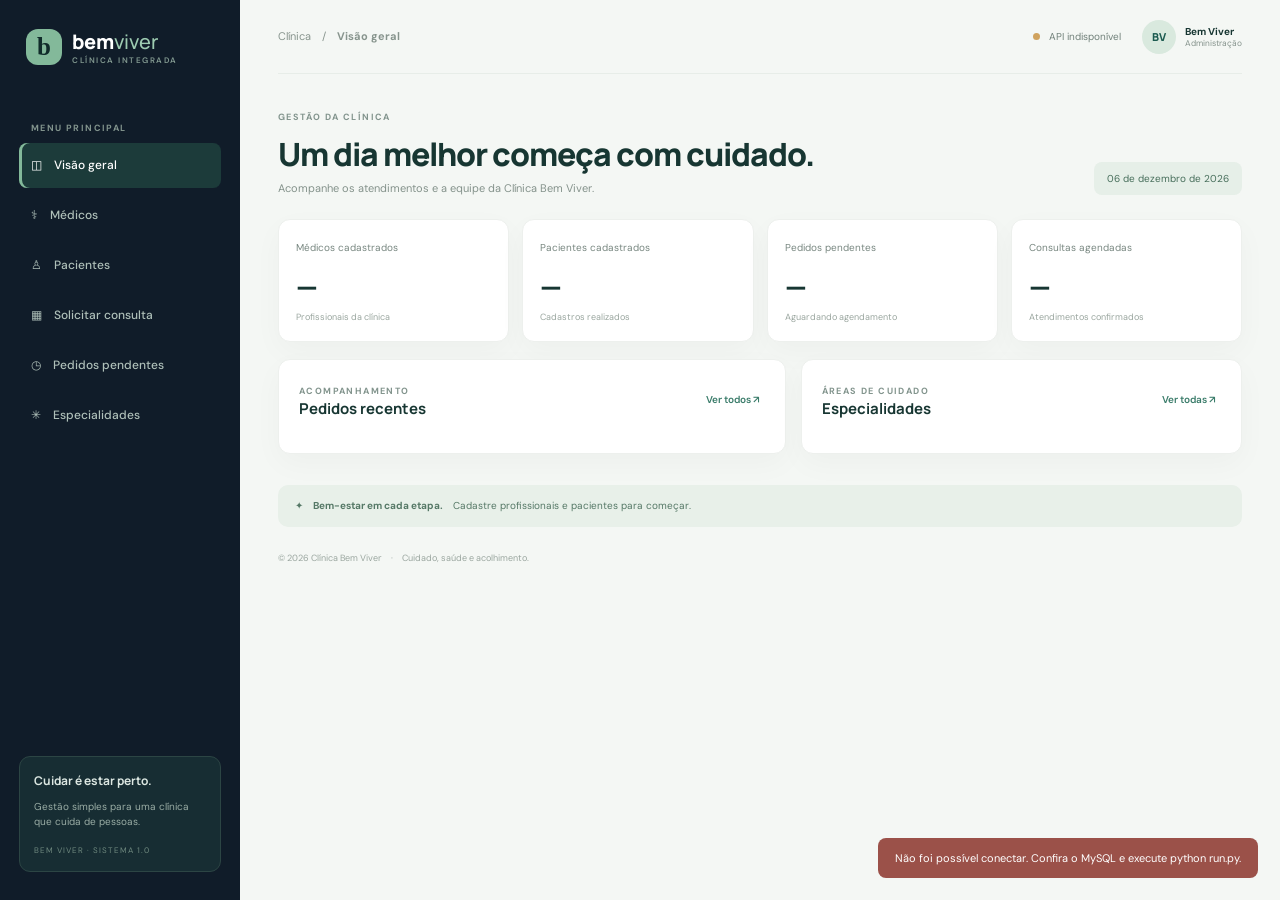
==== parte3/index.html @ 5aee4ac2 "first commit" ====
<!doctype html><html lang="pt-BR"><head><meta charset="utf-8"><meta name="viewport" content="width=device-width,initial-scale=1"><title>Clínica Bem Viver</title><link rel="preconnect" href="https://fonts.googleapis.com"><link href="https://fonts.googleapis.com/css2?family=DM+Sans:wght@400;500;600;700&family=Manrope:wght@500;600;700;800&display=swap" rel="stylesheet"><link rel="stylesheet" href="css/style.css"></head><body>
<aside class="sidebar" id="sidebar"><a class="brand" href="#"> <span class="logo">b</span><span>bem<span class="light">viver</span><small>CLÍNICA INTEGRADA</small></span></a><p class="label">MENU PRINCIPAL</p><nav><button class="nav active" data-page="inicio">◫　Visão geral</button><button class="nav" data-page="medicos">⚕　Médicos</button><button class="nav" data-page="pacientes">♙　Pacientes</button><button class="nav" data-page="consultas">▦　Solicitar consulta</button><button class="nav" data-page="pendentes">◷　Pedidos pendentes</button><button class="nav" data-page="especialidades">✳　Especialidades</button></nav><div class="aside-bottom"><b>Cuidar é estar perto.</b><p>Gestão simples para uma clínica que cuida de pessoas.</p><small>BEM VIVER · SISTEMA 1.0</small></div></aside>
<main><header><button id="menu" class="menu">☰</button><div class="crumb">Clínica　/　<b id="crumb">Visão geral</b></div><div class="api-state"><i id="dot"></i><span id="apiText">Conectando…</span><b class="avatar">BV</b><span class="user">Bem Viver<small>Administração</small></span></div></header>
<section id="inicio" class="page show"><div class="heading"><div><small class="eyebrow">GESTÃO DA CLÍNICA</small><h1>Um dia melhor começa com cuidado.</h1><p>Acompanhe os atendimentos e a equipe da Clínica Bem Viver.</p></div><span class="date" id="today"></span></div><div class="stats"><article><span>Médicos cadastrados</span><b id="nMed">—</b><small>Profissionais da clínica</small></article><article><span>Pacientes cadastrados</span><b id="nPac">—</b><small>Cadastros realizados</small></article><article><span>Pedidos pendentes</span><b id="nPen">—</b><small>Aguardando agendamento</small></article><article><span>Consultas agendadas</span><b id="nAge">—</b><small>Atendimentos confirmados</small></article></div><div class="columns"><article class="panel"><div class="panel-title"><div><small class="eyebrow">ACOMPANHAMENTO</small><h2>Pedidos recentes</h2></div><button class="link" data-go="pendentes">Ver todos ↗</button></div><div id="recent"></div></article><article class="panel"><div class="panel-title"><div><small class="eyebrow">ÁREAS DE CUIDADO</small><h2>Especialidades</h2></div><button class="link" data-go="especialidades">Ver todas ↗</button></div><div id="summary"></div></article></div><div class="note">✦　<b>Bem-estar em cada etapa.</b>　Cadastre profissionais e pacientes para começar.</div></section>
<section id="medicos" class="page"><div class="heading"><div><small class="eyebrow">CORPO CLÍNICO</small><h1>Médicos</h1><p>Cadastre profissionais e consulte suas especialidades.</p></div></div><div class="columns"><article class="panel"><h2>Cadastrar médico</h2><p class="sub">Preencha os dados do profissional.</p><form id="doctorForm" class="form"><label>Nome completo<input name="nome" required></label><label>CRM<input name="crm" required></label><label>E-mail<input name="email" type="email" required></label><label>Telefone<input name="telefone" required></label><label>Especialidade<select name="id_especialidades" id="specialtySelect" required></select></label><label>Minicurrículo <small>opcional</small><textarea name="minicurriculo" rows="3"></textarea></label><button class="primary">Salvar médico</button><span id="doctorMsg" class="msg"></span></form></article><article class="panel"><div class="panel-title"><h2>Profissionais disponíveis</h2><span class="pill" id="doctorCount">0</span></div><div id="doctors"></div></article></div></section>
<section id="pacientes" class="page"><div class="heading"><div><small class="eyebrow">ACOLHIMENTO</small><h1>Pacientes</h1><p>Cadastre e consulte os pacientes da clínica.</p></div></div><div class="columns"><article class="panel"><h2>Novo paciente</h2><p class="sub">Dados para identificação e contato.</p><form id="patientForm" class="form"><label>Nome completo<input name="nome" required></label><label>CPF<input name="cpf" required maxlength="14" placeholder="000.000.000-00"></label><label>Data de nascimento<input name="data_nascimento" type="date" required></label><label>E-mail<input name="email" type="email" required></label><label>Telefone<input name="telefone" required></label><button class="primary">Cadastrar paciente</button><span id="patientMsg" class="msg"></span></form></article><article class="panel"><div class="panel-title"><h2>Pacientes cadastrados</h2><span class="pill" id="patientCount">0</span></div><div id="patients" class="tablebox"></div></article></div></section>
<section id="consultas" class="page"><div class="heading"><div><small class="eyebrow">AGENDAMENTO</small><h1>Solicitar consulta</h1><p>Registre um pedido escolhendo paciente e médico.</p></div></div><article class="panel narrow"><div class="panel-title"><div><h2>Novo pedido de consulta</h2><p class="sub">O pedido será criado com status pendente.</p></div><span class="status pendente">Pendente</span></div><form id="appointmentForm" class="form"><label>Paciente<select name="id_paciente" id="patientSelect" required></select></label><label>Médico<select name="id_profissional" id="doctorSelect" required></select></label><label>Especialidade<input id="chosenSpecialty" readonly></label><label>Observações <small>opcional</small><textarea name="observacoes" rows="3"></textarea></label><button class="primary">Enviar solicitação</button><span id="appointmentMsg" class="msg"></span></form></article><article class="panel"><h2>Consultas registradas</h2><div id="appointments" class="tablebox"></div></article></section>
<section id="pendentes" class="page"><div class="heading"><div><small class="eyebrow">CENTRAL DE ATENDIMENTO</small><h1>Pedidos pendentes</h1><p>Solicitações aguardando confirmação de data e horário.</p></div><button class="secondary" id="refresh">↻ Atualizar lista</button></div><div id="pending" class="pending-grid"></div></section>
<section id="especialidades" class="page"><div class="heading"><div><small class="eyebrow">ÁREAS DE CUIDADO</small><h1>Especialidades</h1><p>Especialidades disponíveis para cadastro do corpo clínico.</p></div></div><div id="specialties" class="specialty-grid"></div></section><footer>© 2026 Clínica Bem Viver　·　Cuidado, saúde e acolhimento.</footer></main><div id="toast" class="toast"></div><script src="js/script.js"></script></body></html>
---- parte3/css/style.css ----
:root{--navy:#101c29;--ink:#173632;--teal:#155b55;--sage:#83b99a;--mint:#e5f0e8;--paper:#f4f7f4;--muted:#84928b;--line:#e7ede8}*{box-sizing:border-box}body{margin:0;background:var(--paper);color:var(--ink);font:14px 'DM Sans',sans-serif}.sidebar{position:fixed;inset:0 auto 0 0;width:240px;background:var(--navy);color:#dce7e2;padding:28px 19px;display:flex;flex-direction:column;z-index:5}.brand{display:flex;gap:10px;align-items:center;text-decoration:none;color:white;font:800 20px Manrope;margin:0 7px 48px}.logo{width:36px;height:36px;border-radius:12px;background:var(--sage);color:#102c2a;display:grid;place-items:center;font:800 25px Georgia}.light{color:#9dcbb1;font-weight:500}.brand small{display:block;font:600 8px 'DM Sans';letter-spacing:1.5px;color:#829990}.label,.eyebrow{font-size:9px;font-weight:700;letter-spacing:1.4px;color:#82948d}.label{padding-left:12px}.sidebar nav{display:grid;gap:5px}.nav{border:0;background:none;text-align:left;color:#afc0b9;padding:14px 12px;border-radius:8px;cursor:pointer;font:500 12px 'DM Sans'}.nav:hover,.nav.active{background:#1c3b3a;color:white;box-shadow:inset 3px 0 var(--sage)}.aside-bottom{margin-top:auto;border:1px solid #2c4544;background:#172d33;border-radius:11px;padding:14px}.aside-bottom b{font:700 12px Manrope}.aside-bottom p{font-size:10px;line-height:1.5;color:#9aada5}.aside-bottom small{font-size:8px;letter-spacing:1px;color:#6f897f}main{margin-left:240px;padding:0 38px;max-width:1650px}header{height:74px;display:flex;align-items:center;justify-content:space-between;border-bottom:1px solid var(--line);margin-bottom:32px}.crumb{font-size:11px;color:#87948d}.api-state{display:flex;align-items:center;gap:9px;font-size:10px;color:#71817a}#dot{width:7px;height:7px;border-radius:50%;background:#d0a35e}.api-state.online #dot{background:#65a77c}.avatar{margin-left:12px;width:34px;height:34px;border-radius:50%;background:#d9e9de;color:#1c5b50;display:grid;place-items:center;font:800 11px Manrope}.user{font-weight:700;color:var(--ink)}.user small{display:block;font-weight:400;color:var(--muted)}.menu{display:none}.page{display:none}.page.show{display:block}.heading{display:flex;justify-content:space-between;align-items:flex-end;gap:15px;margin-bottom:24px}.heading h1{font:800 clamp(24px,3vw,32px) Manrope;letter-spacing:-1px;margin:8px 0 5px}.heading p,.sub{font-size:11px;color:var(--muted);margin:0}.date{background:#e6efe8;color:#476e5b;border-radius:8px;padding:10px 13px;font-size:10px}.stats{display:grid;grid-template-columns:repeat(4,1fr);gap:13px;margin-bottom:17px}.stats article,.panel,.pending-card,.specialty-card{background:white;border:1px solid #edf0ed;border-radius:12px;box-shadow:0 10px 30px #142d2708}.stats article{padding:17px}.stats span{font-size:10px;color:#788780}.stats b{display:block;font:800 28px Manrope;margin:12px 0 1px}.stats small{font-size:9px;color:#9aa69f}.columns{display:grid;grid-template-columns:1.15fr 1fr;gap:15px;align-items:start}.panel{padding:20px;margin-bottom:15px;min-width:0}.panel h2{font:700 15px Manrope;margin:4px 0 7px}.panel-title{display:flex;justify-content:space-between;align-items:center;margin-bottom:14px}.panel-title h2{margin:0}.link{border:0;background:none;color:#397b69;font:600 10px 'DM Sans';cursor:pointer}.row{display:flex;align-items:center;gap:10px;padding:11px 0;border-bottom:1px solid #eff2ef}.row:last-child{border:0}.initial{width:34px;height:34px;border-radius:10px;background:#e5efe8;color:#38735d;display:grid;place-items:center;font-weight:700}.row-info{flex:1;min-width:0}.row-info b,.row-info small{display:block}.row-info b{font-size:10px}.row-info small{font-size:9px;color:#8b9992;margin-top:3px}.pill{background:#e9f1eb;color:#3c765e;padding:5px 9px;border-radius:20px;font-size:9px}.note{background:#e8f0e9;padding:14px 17px;border-radius:10px;margin-top:16px;color:#557866;font-size:10px}.form{display:grid;gap:12px;margin-top:16px}.form label{display:grid;gap:6px;font-size:10px;font-weight:600;color:#51665d}.form label small{display:inline;color:#9aa79f;font-weight:400}.form input,.form select,.form textarea,.schedule input{width:100%;border:1px solid #e3eae5;border-radius:7px;padding:10px 11px;background:#fbfcfb;color:#213b34;font:11px 'DM Sans';outline:none}.form input:focus,.form select:focus,.form textarea:focus{border-color:#80b39a;box-shadow:0 0 0 3px #e6f1e9}.form textarea{resize:vertical}.primary,.secondary{border:0;border-radius:7px;padding:11px 14px;font:700 10px 'DM Sans';cursor:pointer}.primary{background:var(--teal);color:white}.secondary{background:#e4eee7;color:#376b57}.msg{font-size:10px;color:#3d8061}.msg.error{color:#b35d51}.doctor{display:flex;gap:10px;padding:12px 0;border-bottom:1px solid #eff2ef}.doctor b,.doctor small{display:block}.doctor b{font-size:10px}.doctor small{font-size:9px;color:#87958e;margin-top:4px;line-height:1.5}.tag{display:inline-block;background:#edf4ef;color:#4d8066;padding:4px 7px;border-radius:5px;font-size:9px;margin-top:6px}.tablebox{overflow:auto}table{width:100%;border-collapse:collapse;white-space:nowrap}th{font-size:9px;color:#8a9891;text-align:left;padding:10px 8px;border-bottom:1px solid var(--line)}td{font-size:10px;padding:11px 8px;border-bottom:1px solid #eff2ef;color:#4c6158}.narrow{max-width:720px}.status{font-size:9px;font-weight:700;padding:6px 9px;border-radius:20px}.pendente{background:#f8f0e4;color:#a97939}.agendada{background:#e3f1e9;color:#39785b}.cancelada{background:#f8e9e7;color:#a45b52}.concluida{background:#e9edf0;color:#5b707a}.pending-grid,.specialty-grid{display:grid;grid-template-columns:repeat(2,minmax(0,1fr));gap:14px}.pending-card,.specialty-card{padding:18px}.pending-card h3{font:700 13px Manrope;margin:0 0 5px}.pending-card p{font-size:10px;color:#85928b}.meta{display:grid;grid-template-columns:1fr 1fr;gap:8px;background:#f7f9f7;padding:10px;border-radius:8px}.meta small,.meta b{display:block}.meta small{font-size:8px;color:#91a098}.meta b{font-size:10px;margin-top:4px}.schedule{display:grid;grid-template-columns:1fr 1fr auto;gap:8px;align-items:end;margin-top:12px}.schedule label{font-size:9px;color:#7d8b84}.schedule input{display:block;margin-top:5px}.specialty-grid{grid-template-columns:repeat(3,1fr)}.specialty-card h3{font:700 13px Manrope}.specialty-card p{font-size:10px;color:#85928b;line-height:1.6}.symbol{width:36px;height:36px;border-radius:10px;background:#e5f0e8;color:#36765c;display:grid;place-items:center;font-size:17px}.empty{padding:20px;text-align:center;color:#9aa69f;font-size:10px}footer{padding:25px 0;color:#9aa69f;font-size:9px}.toast{position:fixed;bottom:22px;right:22px;background:#183b34;color:white;padding:13px 17px;border-radius:8px;font-size:11px;opacity:0;transform:translateY(8px);transition:.2s;pointer-events:none}.toast.show{opacity:1;transform:none}.toast.error{background:#9b5149}
@media(max-width:1000px){main{padding:0 22px}.sidebar{width:215px}main{margin-left:215px}.stats{grid-template-columns:repeat(2,1fr)}.columns{grid-template-columns:1fr}.specialty-grid{grid-template-columns:repeat(2,1fr)}}@media(max-width:700px){.sidebar{transform:translateX(-100%);transition:.2s;width:245px}.sidebar.open{transform:none;box-shadow:10px 0 35px #101c2940}main{margin:0;padding:0 15px}header{height:64px;margin-bottom:22px}.menu{display:block;border:0;background:#e6efe8;padding:8px;border-radius:7px;color:#315f50}.crumb{margin-right:auto;margin-left:10px}.api-state{font-size:0}.api-state #dot{font-size:initial}.user{display:none}.heading{align-items:flex-start;flex-direction:column}.heading h1{font-size:25px}.columns{display:block}.pending-grid{grid-template-columns:1fr}.specialty-grid{grid-template-columns:1fr 1fr}.schedule{grid-template-columns:1fr 1fr}.schedule button{grid-column:1/-1}.stats article{padding:13px}.stats b{font-size:23px}}@media(max-width:380px){.specialty-grid{grid-template-columns:1fr}}
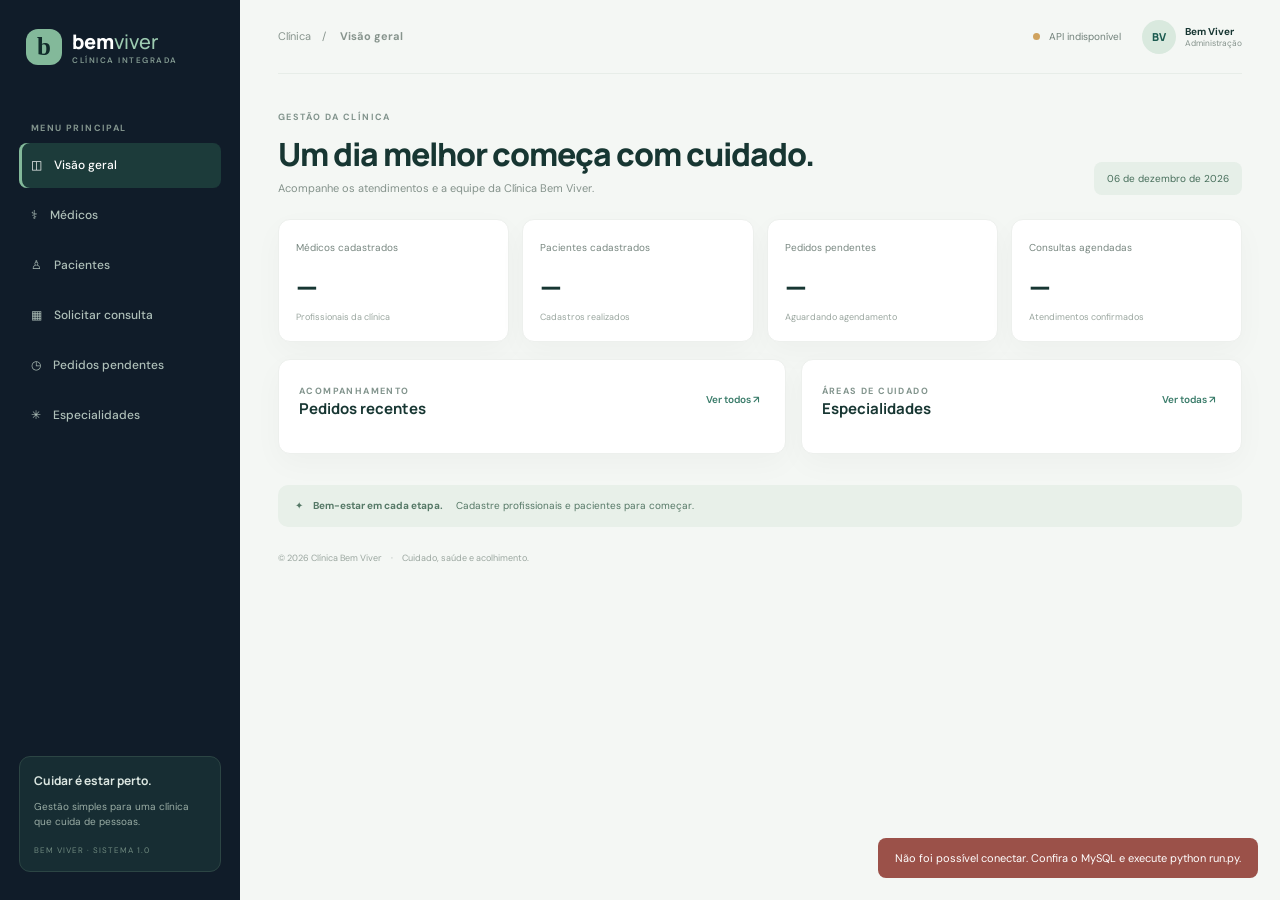
==== commit d4342aad: "arrumando html" ====
--- a/parte3/index.html
+++ b/parte3/index.html
@@ -1,9 +1,500 @@
-<!doctype html><html lang="pt-BR"><head><meta charset="utf-8"><meta name="viewport" content="width=device-width,initial-scale=1"><title>Clínica Bem Viver</title><link rel="preconnect" href="https://fonts.googleapis.com"><link href="https://fonts.googleapis.com/css2?family=DM+Sans:wght@400;500;600;700&family=Manrope:wght@500;600;700;800&display=swap" rel="stylesheet"><link rel="stylesheet" href="css/style.css"></head><body>
-<aside class="sidebar" id="sidebar"><a class="brand" href="#"> <span class="logo">b</span><span>bem<span class="light">viver</span><small>CLÍNICA INTEGRADA</small></span></a><p class="label">MENU PRINCIPAL</p><nav><button class="nav active" data-page="inicio">◫　Visão geral</button><button class="nav" data-page="medicos">⚕　Médicos</button><button class="nav" data-page="pacientes">♙　Pacientes</button><button class="nav" data-page="consultas">▦　Solicitar consulta</button><button class="nav" data-page="pendentes">◷　Pedidos pendentes</button><button class="nav" data-page="especialidades">✳　Especialidades</button></nav><div class="aside-bottom"><b>Cuidar é estar perto.</b><p>Gestão simples para uma clínica que cuida de pessoas.</p><small>BEM VIVER · SISTEMA 1.0</small></div></aside>
-<main><header><button id="menu" class="menu">☰</button><div class="crumb">Clínica　/　<b id="crumb">Visão geral</b></div><div class="api-state"><i id="dot"></i><span id="apiText">Conectando…</span><b class="avatar">BV</b><span class="user">Bem Viver<small>Administração</small></span></div></header>
-<section id="inicio" class="page show"><div class="heading"><div><small class="eyebrow">GESTÃO DA CLÍNICA</small><h1>Um dia melhor começa com cuidado.</h1><p>Acompanhe os atendimentos e a equipe da Clínica Bem Viver.</p></div><span class="date" id="today"></span></div><div class="stats"><article><span>Médicos cadastrados</span><b id="nMed">—</b><small>Profissionais da clínica</small></article><article><span>Pacientes cadastrados</span><b id="nPac">—</b><small>Cadastros realizados</small></article><article><span>Pedidos pendentes</span><b id="nPen">—</b><small>Aguardando agendamento</small></article><article><span>Consultas agendadas</span><b id="nAge">—</b><small>Atendimentos confirmados</small></article></div><div class="columns"><article class="panel"><div class="panel-title"><div><small class="eyebrow">ACOMPANHAMENTO</small><h2>Pedidos recentes</h2></div><button class="link" data-go="pendentes">Ver todos ↗</button></div><div id="recent"></div></article><article class="panel"><div class="panel-title"><div><small class="eyebrow">ÁREAS DE CUIDADO</small><h2>Especialidades</h2></div><button class="link" data-go="especialidades">Ver todas ↗</button></div><div id="summary"></div></article></div><div class="note">✦　<b>Bem-estar em cada etapa.</b>　Cadastre profissionais e pacientes para começar.</div></section>
-<section id="medicos" class="page"><div class="heading"><div><small class="eyebrow">CORPO CLÍNICO</small><h1>Médicos</h1><p>Cadastre profissionais e consulte suas especialidades.</p></div></div><div class="columns"><article class="panel"><h2>Cadastrar médico</h2><p class="sub">Preencha os dados do profissional.</p><form id="doctorForm" class="form"><label>Nome completo<input name="nome" required></label><label>CRM<input name="crm" required></label><label>E-mail<input name="email" type="email" required></label><label>Telefone<input name="telefone" required></label><label>Especialidade<select name="id_especialidades" id="specialtySelect" required></select></label><label>Minicurrículo <small>opcional</small><textarea name="minicurriculo" rows="3"></textarea></label><button class="primary">Salvar médico</button><span id="doctorMsg" class="msg"></span></form></article><article class="panel"><div class="panel-title"><h2>Profissionais disponíveis</h2><span class="pill" id="doctorCount">0</span></div><div id="doctors"></div></article></div></section>
-<section id="pacientes" class="page"><div class="heading"><div><small class="eyebrow">ACOLHIMENTO</small><h1>Pacientes</h1><p>Cadastre e consulte os pacientes da clínica.</p></div></div><div class="columns"><article class="panel"><h2>Novo paciente</h2><p class="sub">Dados para identificação e contato.</p><form id="patientForm" class="form"><label>Nome completo<input name="nome" required></label><label>CPF<input name="cpf" required maxlength="14" placeholder="000.000.000-00"></label><label>Data de nascimento<input name="data_nascimento" type="date" required></label><label>E-mail<input name="email" type="email" required></label><label>Telefone<input name="telefone" required></label><button class="primary">Cadastrar paciente</button><span id="patientMsg" class="msg"></span></form></article><article class="panel"><div class="panel-title"><h2>Pacientes cadastrados</h2><span class="pill" id="patientCount">0</span></div><div id="patients" class="tablebox"></div></article></div></section>
-<section id="consultas" class="page"><div class="heading"><div><small class="eyebrow">AGENDAMENTO</small><h1>Solicitar consulta</h1><p>Registre um pedido escolhendo paciente e médico.</p></div></div><article class="panel narrow"><div class="panel-title"><div><h2>Novo pedido de consulta</h2><p class="sub">O pedido será criado com status pendente.</p></div><span class="status pendente">Pendente</span></div><form id="appointmentForm" class="form"><label>Paciente<select name="id_paciente" id="patientSelect" required></select></label><label>Médico<select name="id_profissional" id="doctorSelect" required></select></label><label>Especialidade<input id="chosenSpecialty" readonly></label><label>Observações <small>opcional</small><textarea name="observacoes" rows="3"></textarea></label><button class="primary">Enviar solicitação</button><span id="appointmentMsg" class="msg"></span></form></article><article class="panel"><h2>Consultas registradas</h2><div id="appointments" class="tablebox"></div></article></section>
-<section id="pendentes" class="page"><div class="heading"><div><small class="eyebrow">CENTRAL DE ATENDIMENTO</small><h1>Pedidos pendentes</h1><p>Solicitações aguardando confirmação de data e horário.</p></div><button class="secondary" id="refresh">↻ Atualizar lista</button></div><div id="pending" class="pending-grid"></div></section>
-<section id="especialidades" class="page"><div class="heading"><div><small class="eyebrow">ÁREAS DE CUIDADO</small><h1>Especialidades</h1><p>Especialidades disponíveis para cadastro do corpo clínico.</p></div></div><div id="specialties" class="specialty-grid"></div></section><footer>© 2026 Clínica Bem Viver　·　Cuidado, saúde e acolhimento.</footer></main><div id="toast" class="toast"></div><script src="js/script.js"></script></body></html>
+
+<!DOCTYPE html>
+<html lang="pt-BR">
+
+<head>
+    <meta charset="UTF-8">
+    <meta name="viewport" content="width=device-width, initial-scale=1.0">
+
+    <title>Clínica Bem Viver</title>
+
+    <link rel="preconnect" href="https://fonts.googleapis.com">
+
+    <link
+        href="https://fonts.googleapis.com/css2?family=DM+Sans:wght@400;500;600;700&family=Manrope:wght@500;600;700;800&display=swap"
+        rel="stylesheet"
+    >
+
+    <link rel="stylesheet" href="css/style.css">
+</head>
+
+<body>
+
+    <aside class="sidebar" id="sidebar">
+
+        <a class="brand" href="#">
+            <span class="logo">b</span>
+
+            <span>
+                bem<span class="light">viver</span>
+                <small>CLÍNICA INTEGRADA</small>
+            </span>
+        </a>
+
+        <p class="label">MENU PRINCIPAL</p>
+
+        <nav>
+            <button class="nav active" data-page="inicio">
+                ◫　Visão geral
+            </button>
+
+            <button class="nav" data-page="medicos">
+                ⚕　Médicos
+            </button>
+
+            <button class="nav" data-page="pacientes">
+                ♙　Pacientes
+            </button>
+
+            <button class="nav" data-page="consultas">
+                ▦　Solicitar consulta
+            </button>
+
+            <button class="nav" data-page="pendentes">
+                ◷　Pedidos pendentes
+            </button>
+
+            <button class="nav" data-page="especialidades">
+                ✳　Especialidades
+            </button>
+        </nav>
+
+        <div class="aside-bottom">
+            <b>Cuidar é estar perto.</b>
+
+            <p>
+                Gestão simples para uma clínica que cuida de pessoas.
+            </p>
+
+            <small>BEM VIVER · SISTEMA 1.0</small>
+        </div>
+
+    </aside>
+
+    <main>
+
+        <header>
+
+            <button id="menu" class="menu">☰</button>
+
+            <div class="crumb">
+                Clínica　/　
+                <b id="crumb">Visão geral</b>
+            </div>
+
+            <div class="api-state">
+                <i id="dot"></i>
+                <span id="apiText">Conectando…</span>
+                <b class="avatar">BV</b>
+
+                <span class="user">
+                    Bem Viver
+                    <small>Administração</small>
+                </span>
+            </div>
+
+        </header>
+
+        <section id="inicio" class="page show">
+
+            <div class="heading">
+
+                <div>
+                    <small class="eyebrow">GESTÃO DA CLÍNICA</small>
+
+                    <h1>Um dia melhor começa com cuidado.</h1>
+
+                    <p>
+                        Acompanhe os atendimentos e a equipe da Clínica Bem Viver.
+                    </p>
+                </div>
+
+                <span class="date" id="today"></span>
+
+            </div>
+
+            <div class="stats">
+
+                <article>
+                    <span>Médicos cadastrados</span>
+                    <b id="nMed">—</b>
+                    <small>Profissionais da clínica</small>
+                </article>
+
+                <article>
+                    <span>Pacientes cadastrados</span>
+                    <b id="nPac">—</b>
+                    <small>Cadastros realizados</small>
+                </article>
+
+                <article>
+                    <span>Pedidos pendentes</span>
+                    <b id="nPen">—</b>
+                    <small>Aguardando agendamento</small>
+                </article>
+
+                <article>
+                    <span>Consultas agendadas</span>
+                    <b id="nAge">—</b>
+                    <small>Atendimentos confirmados</small>
+                </article>
+
+            </div>
+
+            <div class="columns">
+
+                <article class="panel">
+
+                    <div class="panel-title">
+
+                        <div>
+                            <small class="eyebrow">ACOMPANHAMENTO</small>
+                            <h2>Pedidos recentes</h2>
+                        </div>
+
+                        <button class="link" data-go="pendentes">
+                            Ver todos ↗
+                        </button>
+
+                    </div>
+
+                    <div id="recent"></div>
+
+                </article>
+
+                <article class="panel">
+
+                    <div class="panel-title">
+
+                        <div>
+                            <small class="eyebrow">ÁREAS DE CUIDADO</small>
+                            <h2>Especialidades</h2>
+                        </div>
+
+                        <button class="link" data-go="especialidades">
+                            Ver todas ↗
+                        </button>
+
+                    </div>
+
+                    <div id="summary"></div>
+
+                </article>
+
+            </div>
+
+            <div class="note">
+                ✦　<b>Bem-estar em cada etapa.</b>
+                　Cadastre profissionais e pacientes para começar.
+            </div>
+
+        </section>
+
+        <section id="medicos" class="page">
+
+            <div class="heading">
+
+                <div>
+                    <small class="eyebrow">CORPO CLÍNICO</small>
+                    <h1>Médicos</h1>
+
+                    <p>
+                        Cadastre profissionais e consulte suas especialidades.
+                    </p>
+                </div>
+
+            </div>
+
+            <div class="columns">
+
+                <article class="panel">
+
+                    <h2>Cadastrar médico</h2>
+
+                    <p class="sub">
+                        Preencha os dados do profissional.
+                    </p>
+
+                    <form id="doctorForm" class="form">
+
+                        <label>
+                            Nome completo
+                            <input name="nome" required>
+                        </label>
+
+                        <label>
+                            CRM
+                            <input name="crm" required>
+                        </label>
+
+                        <label>
+                            E-mail
+                            <input name="email" type="email" required>
+                        </label>
+
+                        <label>
+                            Telefone
+                            <input name="telefone" required>
+                        </label>
+
+                        <label>
+                            Especialidade
+
+                            <select
+                                name="id_especialidades"
+                                id="specialtySelect"
+                                required
+                            ></select>
+                        </label>
+
+                        <label>
+                            Minicurrículo
+                            <small>opcional</small>
+
+                            <textarea name="minicurriculo" rows="3"></textarea>
+                        </label>
+
+                        <button class="primary">Salvar médico</button>
+
+                        <span id="doctorMsg" class="msg"></span>
+
+                    </form>
+
+                </article>
+
+                <article class="panel">
+
+                    <div class="panel-title">
+                        <h2>Profissionais disponíveis</h2>
+                        <span class="pill" id="doctorCount">0</span>
+                    </div>
+
+                    <div id="doctors"></div>
+
+                </article>
+
+            </div>
+
+        </section>
+
+        <section id="pacientes" class="page">
+
+            <div class="heading">
+
+                <div>
+                    <small class="eyebrow">ACOLHIMENTO</small>
+                    <h1>Pacientes</h1>
+
+                    <p>
+                        Cadastre e consulte os pacientes da clínica.
+                    </p>
+                </div>
+
+            </div>
+
+            <div class="columns">
+
+                <article class="panel">
+
+                    <h2>Novo paciente</h2>
+
+                    <p class="sub">
+                        Dados para identificação e contato.
+                    </p>
+
+                    <form id="patientForm" class="form">
+
+                        <label>
+                            Nome completo
+                            <input name="nome" required>
+                        </label>
+
+                        <label>
+                            CPF
+                            <input
+                                name="cpf"
+                                required
+                                maxlength="14"
+                                placeholder="000.000.000-00"
+                            >
+                        </label>
+
+                        <label>
+                            Data de nascimento
+                            <input
+                                name="data_nascimento"
+                                type="date"
+                                required
+                            >
+                        </label>
+
+                        <label>
+                            E-mail
+                            <input name="email" type="email" required>
+                        </label>
+
+                        <label>
+                            Telefone
+                            <input name="telefone" required>
+                        </label>
+
+                        <button class="primary">Cadastrar paciente</button>
+
+                        <span id="patientMsg" class="msg"></span>
+
+                    </form>
+
+                </article>
+
+                <article class="panel">
+
+                    <div class="panel-title">
+                        <h2>Pacientes cadastrados</h2>
+                        <span class="pill" id="patientCount">0</span>
+                    </div>
+
+                    <div id="patients" class="tablebox"></div>
+
+                </article>
+
+            </div>
+
+        </section>
+
+        <section id="consultas" class="page">
+
+            <div class="heading">
+
+                <div>
+                    <small class="eyebrow">AGENDAMENTO</small>
+                    <h1>Solicitar consulta</h1>
+
+                    <p>
+                        Registre um pedido escolhendo paciente e médico.
+                    </p>
+                </div>
+
+            </div>
+
+            <article class="panel narrow">
+
+                <div class="panel-title">
+
+                    <div>
+                        <h2>Novo pedido de consulta</h2>
+
+                        <p class="sub">
+                            O pedido será criado com status pendente.
+                        </p>
+                    </div>
+
+                    <span class="status pendente">Pendente</span>
+
+                </div>
+
+                <form id="appointmentForm" class="form">
+
+                    <label>
+                        Paciente
+
+                        <select
+                            name="id_paciente"
+                            id="patientSelect"
+                            required
+                        ></select>
+                    </label>
+
+                    <label>
+                        Médico
+
+                        <select
+                            name="id_profissional"
+                            id="doctorSelect"
+                            required
+                        ></select>
+                    </label>
+
+                    <label>
+                        Especialidade
+                        <input id="chosenSpecialty" readonly>
+                    </label>
+
+                    <label>
+                        Observações
+                        <small>opcional</small>
+
+                        <textarea name="observacoes" rows="3"></textarea>
+                    </label>
+
+                    <button class="primary">Enviar solicitação</button>
+
+                    <span id="appointmentMsg" class="msg"></span>
+
+                </form>
+
+            </article>
+
+            <article class="panel">
+
+                <h2>Consultas registradas</h2>
+
+                <div id="appointments" class="tablebox"></div>
+
+            </article>
+
+        </section>
+
+        <section id="pendentes" class="page">
+
+            <div class="heading">
+
+                <div>
+                    <small class="eyebrow">CENTRAL DE ATENDIMENTO</small>
+                    <h1>Pedidos pendentes</h1>
+
+                    <p>
+                        Solicitações aguardando confirmação de data e horário.
+                    </p>
+                </div>
+
+                <button class="secondary" id="refresh">
+                    ↻ Atualizar lista
+                </button>
+
+            </div>
+
+            <div id="pending" class="pending-grid"></div>
+
+        </section>
+
+        <section id="especialidades" class="page">
+
+            <div class="heading">
+
+                <div>
+                    <small class="eyebrow">ÁREAS DE CUIDADO</small>
+                    <h1>Especialidades</h1>
+
+                    <p>
+                        Especialidades disponíveis para cadastro do corpo clínico.
+                    </p>
+                </div>
+
+            </div>
+
+            <div id="specialties" class="specialty-grid"></div>
+
+        </section>
+
+        <footer>
+            © 2026 Clínica Bem Viver　·　Cuidado, saúde e acolhimento.
+        </footer>
+
+    </main>
+
+    <div id="toast" class="toast"></div>
+
+    <script src="js/script.js"></script>
+
+</body>
+</html>
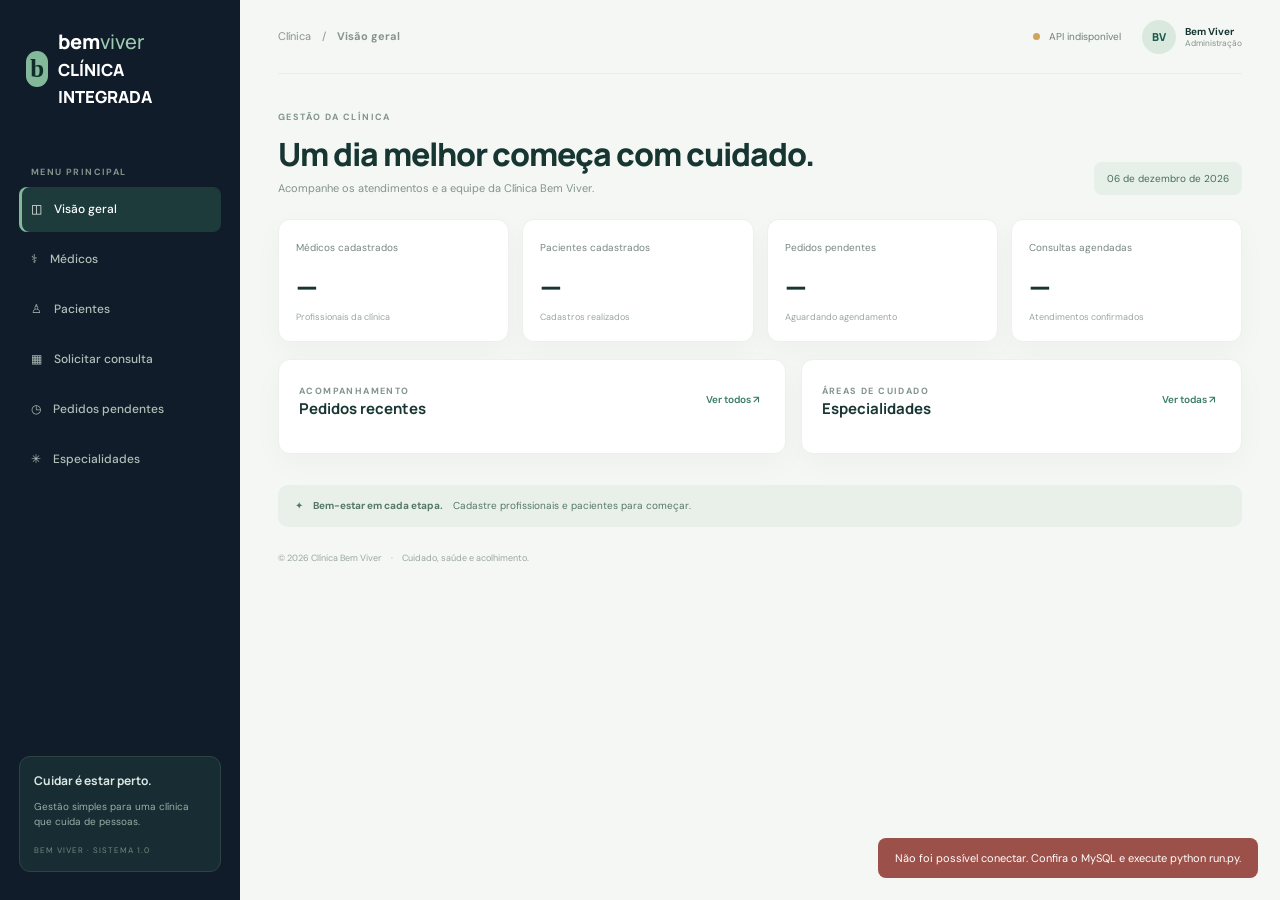
==== commit 579fb2b6: "diminuindo codigo" ====
--- a/parte3/index.html
+++ b/parte3/index.html
@@ -1,19 +1,14 @@
 
-<!DOCTYPE html>
+<!doctype html>
 <html lang="pt-BR">
-
 <head>
-    <meta charset="UTF-8">
-    <meta name="viewport" content="width=device-width, initial-scale=1.0">
+    <meta charset="utf-8">
+    <meta name="viewport" content="width=device-width, initial-scale=1">
 
     <title>Clínica Bem Viver</title>
 
     <link rel="preconnect" href="https://fonts.googleapis.com">
-
-    <link
-        href="https://fonts.googleapis.com/css2?family=DM+Sans:wght@400;500;600;700&family=Manrope:wght@500;600;700;800&display=swap"
-        rel="stylesheet"
-    >
+    <link href="https://fonts.googleapis.com/css2?family=DM+Sans:wght@400;500;600;700&family=Manrope:wght@500;600;700;800&display=swap" rel="stylesheet">
 
     <link rel="stylesheet" href="css/style.css">
 </head>
@@ -21,10 +16,8 @@
 <body>
 
     <aside class="sidebar" id="sidebar">
-
         <a class="brand" href="#">
             <span class="logo">b</span>
-
             <span>
                 bem<span class="light">viver</span>
                 <small>CLÍNICA INTEGRADA</small>
@@ -34,52 +27,27 @@
         <p class="label">MENU PRINCIPAL</p>
 
         <nav>
-            <button class="nav active" data-page="inicio">
-                ◫　Visão geral
-            </button>
-
-            <button class="nav" data-page="medicos">
-                ⚕　Médicos
-            </button>
-
-            <button class="nav" data-page="pacientes">
-                ♙　Pacientes
-            </button>
-
-            <button class="nav" data-page="consultas">
-                ▦　Solicitar consulta
-            </button>
-
-            <button class="nav" data-page="pendentes">
-                ◷　Pedidos pendentes
-            </button>
-
-            <button class="nav" data-page="especialidades">
-                ✳　Especialidades
-            </button>
+            <button class="nav active" data-page="inicio">◫　Visão geral</button>
+            <button class="nav" data-page="medicos">⚕　Médicos</button>
+            <button class="nav" data-page="pacientes">♙　Pacientes</button>
+            <button class="nav" data-page="consultas">▦　Solicitar consulta</button>
+            <button class="nav" data-page="pendentes">◷　Pedidos pendentes</button>
+            <button class="nav" data-page="especialidades">✳　Especialidades</button>
         </nav>
 
         <div class="aside-bottom">
             <b>Cuidar é estar perto.</b>
-
-            <p>
-                Gestão simples para uma clínica que cuida de pessoas.
-            </p>
-
+            <p>Gestão simples para uma clínica que cuida de pessoas.</p>
             <small>BEM VIVER · SISTEMA 1.0</small>
         </div>
-
     </aside>
 
     <main>
-
         <header>
-
             <button id="menu" class="menu">☰</button>
 
             <div class="crumb">
-                Clínica　/　
-                <b id="crumb">Visão geral</b>
+                Clínica　/　<b id="crumb">Visão geral</b>
             </div>
 
             <div class="api-state">
@@ -92,29 +60,20 @@
                     <small>Administração</small>
                 </span>
             </div>
-
         </header>
 
         <section id="inicio" class="page show">
-
-            <div class="heading">
-
+            <div class="heading">
                 <div>
                     <small class="eyebrow">GESTÃO DA CLÍNICA</small>
-
                     <h1>Um dia melhor começa com cuidado.</h1>
-
-                    <p>
-                        Acompanhe os atendimentos e a equipe da Clínica Bem Viver.
-                    </p>
+                    <p>Acompanhe os atendimentos e a equipe da Clínica Bem Viver.</p>
                 </div>
 
                 <span class="date" id="today"></span>
-
             </div>
 
             <div class="stats">
-
                 <article>
                     <span>Médicos cadastrados</span>
                     <b id="nMed">—</b>
@@ -138,85 +97,56 @@
                     <b id="nAge">—</b>
                     <small>Atendimentos confirmados</small>
                 </article>
-
             </div>
 
             <div class="columns">
-
-                <article class="panel">
-
+                <article class="panel">
                     <div class="panel-title">
-
                         <div>
                             <small class="eyebrow">ACOMPANHAMENTO</small>
                             <h2>Pedidos recentes</h2>
                         </div>
 
-                        <button class="link" data-go="pendentes">
-                            Ver todos ↗
-                        </button>
-
+                        <button class="link" data-go="pendentes">Ver todos ↗</button>
                     </div>
 
                     <div id="recent"></div>
-
-                </article>
-
-                <article class="panel">
-
+                </article>
+
+                <article class="panel">
                     <div class="panel-title">
-
                         <div>
                             <small class="eyebrow">ÁREAS DE CUIDADO</small>
                             <h2>Especialidades</h2>
                         </div>
 
-                        <button class="link" data-go="especialidades">
-                            Ver todas ↗
-                        </button>
-
+                        <button class="link" data-go="especialidades">Ver todas ↗</button>
                     </div>
 
                     <div id="summary"></div>
-
-                </article>
-
+                </article>
             </div>
 
             <div class="note">
-                ✦　<b>Bem-estar em cada etapa.</b>
-                　Cadastre profissionais e pacientes para começar.
-            </div>
-
+                ✦　<b>Bem-estar em cada etapa.</b>　Cadastre profissionais e pacientes para começar.
+            </div>
         </section>
 
         <section id="medicos" class="page">
-
-            <div class="heading">
-
+            <div class="heading">
                 <div>
                     <small class="eyebrow">CORPO CLÍNICO</small>
                     <h1>Médicos</h1>
-
-                    <p>
-                        Cadastre profissionais e consulte suas especialidades.
-                    </p>
-                </div>
-
+                    <p>Cadastre profissionais e consulte suas especialidades.</p>
+                </div>
             </div>
 
             <div class="columns">
-
-                <article class="panel">
-
+                <article class="panel">
                     <h2>Cadastrar médico</h2>
-
-                    <p class="sub">
-                        Preencha os dados do profissional.
-                    </p>
+                    <p class="sub">Preencha os dados do profissional.</p>
 
                     <form id="doctorForm" class="form">
-
                         <label>
                             Nome completo
                             <input name="nome" required>
@@ -239,71 +169,45 @@
 
                         <label>
                             Especialidade
-
-                            <select
-                                name="id_especialidades"
-                                id="specialtySelect"
-                                required
-                            ></select>
-                        </label>
-
-                        <label>
-                            Minicurrículo
-                            <small>opcional</small>
-
+                            <select name="id_especialidades" id="specialtySelect" required></select>
+                        </label>
+
+                        <label>
+                            Minicurrículo <small>opcional</small>
                             <textarea name="minicurriculo" rows="3"></textarea>
                         </label>
 
                         <button class="primary">Salvar médico</button>
-
                         <span id="doctorMsg" class="msg"></span>
-
                     </form>
-
-                </article>
-
-                <article class="panel">
-
+                </article>
+
+                <article class="panel">
                     <div class="panel-title">
                         <h2>Profissionais disponíveis</h2>
                         <span class="pill" id="doctorCount">0</span>
                     </div>
 
                     <div id="doctors"></div>
-
-                </article>
-
-            </div>
-
+                </article>
+            </div>
         </section>
 
         <section id="pacientes" class="page">
-
-            <div class="heading">
-
+            <div class="heading">
                 <div>
                     <small class="eyebrow">ACOLHIMENTO</small>
                     <h1>Pacientes</h1>
-
-                    <p>
-                        Cadastre e consulte os pacientes da clínica.
-                    </p>
-                </div>
-
+                    <p>Cadastre e consulte os pacientes da clínica.</p>
+                </div>
             </div>
 
             <div class="columns">
-
-                <article class="panel">
-
+                <article class="panel">
                     <h2>Novo paciente</h2>
-
-                    <p class="sub">
-                        Dados para identificação e contato.
-                    </p>
+                    <p class="sub">Dados para identificação e contato.</p>
 
                     <form id="patientForm" class="form">
-
                         <label>
                             Nome completo
                             <input name="nome" required>
@@ -311,21 +215,12 @@
 
                         <label>
                             CPF
-                            <input
-                                name="cpf"
-                                required
-                                maxlength="14"
-                                placeholder="000.000.000-00"
-                            >
+                            <input name="cpf" required maxlength="14" placeholder="000.000.000-00">
                         </label>
 
                         <label>
                             Data de nascimento
-                            <input
-                                name="data_nascimento"
-                                type="date"
-                                required
-                            >
+                            <input name="data_nascimento" type="date" required>
                         </label>
 
                         <label>
@@ -339,79 +234,49 @@
                         </label>
 
                         <button class="primary">Cadastrar paciente</button>
-
                         <span id="patientMsg" class="msg"></span>
-
                     </form>
-
-                </article>
-
-                <article class="panel">
-
+                </article>
+
+                <article class="panel">
                     <div class="panel-title">
                         <h2>Pacientes cadastrados</h2>
                         <span class="pill" id="patientCount">0</span>
                     </div>
 
                     <div id="patients" class="tablebox"></div>
-
-                </article>
-
-            </div>
-
+                </article>
+            </div>
         </section>
 
         <section id="consultas" class="page">
-
-            <div class="heading">
-
+            <div class="heading">
                 <div>
                     <small class="eyebrow">AGENDAMENTO</small>
                     <h1>Solicitar consulta</h1>
-
-                    <p>
-                        Registre um pedido escolhendo paciente e médico.
-                    </p>
-                </div>
-
+                    <p>Registre um pedido escolhendo paciente e médico.</p>
+                </div>
             </div>
 
             <article class="panel narrow">
-
                 <div class="panel-title">
-
                     <div>
                         <h2>Novo pedido de consulta</h2>
-
-                        <p class="sub">
-                            O pedido será criado com status pendente.
-                        </p>
+                        <p class="sub">O pedido será criado com status pendente.</p>
                     </div>
 
                     <span class="status pendente">Pendente</span>
-
                 </div>
 
                 <form id="appointmentForm" class="form">
-
                     <label>
                         Paciente
-
-                        <select
-                            name="id_paciente"
-                            id="patientSelect"
-                            required
-                        ></select>
+                        <select name="id_paciente" id="patientSelect" required></select>
                     </label>
 
                     <label>
                         Médico
-
-                        <select
-                            name="id_profissional"
-                            id="doctorSelect"
-                            required
-                        ></select>
+                        <select name="id_profissional" id="doctorSelect" required></select>
                     </label>
 
                     <label>
@@ -420,81 +285,54 @@
                     </label>
 
                     <label>
-                        Observações
-                        <small>opcional</small>
-
+                        Observações <small>opcional</small>
                         <textarea name="observacoes" rows="3"></textarea>
                     </label>
 
                     <button class="primary">Enviar solicitação</button>
-
                     <span id="appointmentMsg" class="msg"></span>
-
                 </form>
-
             </article>
 
             <article class="panel">
-
                 <h2>Consultas registradas</h2>
-
                 <div id="appointments" class="tablebox"></div>
-
             </article>
-
         </section>
 
         <section id="pendentes" class="page">
-
-            <div class="heading">
-
+            <div class="heading">
                 <div>
                     <small class="eyebrow">CENTRAL DE ATENDIMENTO</small>
                     <h1>Pedidos pendentes</h1>
-
-                    <p>
-                        Solicitações aguardando confirmação de data e horário.
-                    </p>
-                </div>
-
-                <button class="secondary" id="refresh">
-                    ↻ Atualizar lista
-                </button>
-
+                    <p>Solicitações aguardando confirmação de data e horário.</p>
+                </div>
+
+                <button class="secondary" id="refresh">↻ Atualizar lista</button>
             </div>
 
             <div id="pending" class="pending-grid"></div>
-
         </section>
 
         <section id="especialidades" class="page">
-
-            <div class="heading">
-
+            <div class="heading">
                 <div>
                     <small class="eyebrow">ÁREAS DE CUIDADO</small>
                     <h1>Especialidades</h1>
-
-                    <p>
-                        Especialidades disponíveis para cadastro do corpo clínico.
-                    </p>
-                </div>
-
+                    <p>Especialidades disponíveis para cadastro do corpo clínico.</p>
+                </div>
             </div>
 
             <div id="specialties" class="specialty-grid"></div>
-
         </section>
 
         <footer>
             © 2026 Clínica Bem Viver　·　Cuidado, saúde e acolhimento.
         </footer>
-
     </main>
 
     <div id="toast" class="toast"></div>
 
     <script src="js/script.js"></script>
-
 </body>
 </html>
--- a/parte3/css/style.css
+++ b/parte3/css/style.css
@@ -1,2 +1,784 @@
-:root{--navy:#101c29;--ink:#173632;--teal:#155b55;--sage:#83b99a;--mint:#e5f0e8;--paper:#f4f7f4;--muted:#84928b;--line:#e7ede8}*{box-sizing:border-box}body{margin:0;background:var(--paper);color:var(--ink);font:14px 'DM Sans',sans-serif}.sidebar{position:fixed;inset:0 auto 0 0;width:240px;background:var(--navy);color:#dce7e2;padding:28px 19px;display:flex;flex-direction:column;z-index:5}.brand{display:flex;gap:10px;align-items:center;text-decoration:none;color:white;font:800 20px Manrope;margin:0 7px 48px}.logo{width:36px;height:36px;border-radius:12px;background:var(--sage);color:#102c2a;display:grid;place-items:center;font:800 25px Georgia}.light{color:#9dcbb1;font-weight:500}.brand small{display:block;font:600 8px 'DM Sans';letter-spacing:1.5px;color:#829990}.label,.eyebrow{font-size:9px;font-weight:700;letter-spacing:1.4px;color:#82948d}.label{padding-left:12px}.sidebar nav{display:grid;gap:5px}.nav{border:0;background:none;text-align:left;color:#afc0b9;padding:14px 12px;border-radius:8px;cursor:pointer;font:500 12px 'DM Sans'}.nav:hover,.nav.active{background:#1c3b3a;color:white;box-shadow:inset 3px 0 var(--sage)}.aside-bottom{margin-top:auto;border:1px solid #2c4544;background:#172d33;border-radius:11px;padding:14px}.aside-bottom b{font:700 12px Manrope}.aside-bottom p{font-size:10px;line-height:1.5;color:#9aada5}.aside-bottom small{font-size:8px;letter-spacing:1px;color:#6f897f}main{margin-left:240px;padding:0 38px;max-width:1650px}header{height:74px;display:flex;align-items:center;justify-content:space-between;border-bottom:1px solid var(--line);margin-bottom:32px}.crumb{font-size:11px;color:#87948d}.api-state{display:flex;align-items:center;gap:9px;font-size:10px;color:#71817a}#dot{width:7px;height:7px;border-radius:50%;background:#d0a35e}.api-state.online #dot{background:#65a77c}.avatar{margin-left:12px;width:34px;height:34px;border-radius:50%;background:#d9e9de;color:#1c5b50;display:grid;place-items:center;font:800 11px Manrope}.user{font-weight:700;color:var(--ink)}.user small{display:block;font-weight:400;color:var(--muted)}.menu{display:none}.page{display:none}.page.show{display:block}.heading{display:flex;justify-content:space-between;align-items:flex-end;gap:15px;margin-bottom:24px}.heading h1{font:800 clamp(24px,3vw,32px) Manrope;letter-spacing:-1px;margin:8px 0 5px}.heading p,.sub{font-size:11px;color:var(--muted);margin:0}.date{background:#e6efe8;color:#476e5b;border-radius:8px;padding:10px 13px;font-size:10px}.stats{display:grid;grid-template-columns:repeat(4,1fr);gap:13px;margin-bottom:17px}.stats article,.panel,.pending-card,.specialty-card{background:white;border:1px solid #edf0ed;border-radius:12px;box-shadow:0 10px 30px #142d2708}.stats article{padding:17px}.stats span{font-size:10px;color:#788780}.stats b{display:block;font:800 28px Manrope;margin:12px 0 1px}.stats small{font-size:9px;color:#9aa69f}.columns{display:grid;grid-template-columns:1.15fr 1fr;gap:15px;align-items:start}.panel{padding:20px;margin-bottom:15px;min-width:0}.panel h2{font:700 15px Manrope;margin:4px 0 7px}.panel-title{display:flex;justify-content:space-between;align-items:center;margin-bottom:14px}.panel-title h2{margin:0}.link{border:0;background:none;color:#397b69;font:600 10px 'DM Sans';cursor:pointer}.row{display:flex;align-items:center;gap:10px;padding:11px 0;border-bottom:1px solid #eff2ef}.row:last-child{border:0}.initial{width:34px;height:34px;border-radius:10px;background:#e5efe8;color:#38735d;display:grid;place-items:center;font-weight:700}.row-info{flex:1;min-width:0}.row-info b,.row-info small{display:block}.row-info b{font-size:10px}.row-info small{font-size:9px;color:#8b9992;margin-top:3px}.pill{background:#e9f1eb;color:#3c765e;padding:5px 9px;border-radius:20px;font-size:9px}.note{background:#e8f0e9;padding:14px 17px;border-radius:10px;margin-top:16px;color:#557866;font-size:10px}.form{display:grid;gap:12px;margin-top:16px}.form label{display:grid;gap:6px;font-size:10px;font-weight:600;color:#51665d}.form label small{display:inline;color:#9aa79f;font-weight:400}.form input,.form select,.form textarea,.schedule input{width:100%;border:1px solid #e3eae5;border-radius:7px;padding:10px 11px;background:#fbfcfb;color:#213b34;font:11px 'DM Sans';outline:none}.form input:focus,.form select:focus,.form textarea:focus{border-color:#80b39a;box-shadow:0 0 0 3px #e6f1e9}.form textarea{resize:vertical}.primary,.secondary{border:0;border-radius:7px;padding:11px 14px;font:700 10px 'DM Sans';cursor:pointer}.primary{background:var(--teal);color:white}.secondary{background:#e4eee7;color:#376b57}.msg{font-size:10px;color:#3d8061}.msg.error{color:#b35d51}.doctor{display:flex;gap:10px;padding:12px 0;border-bottom:1px solid #eff2ef}.doctor b,.doctor small{display:block}.doctor b{font-size:10px}.doctor small{font-size:9px;color:#87958e;margin-top:4px;line-height:1.5}.tag{display:inline-block;background:#edf4ef;color:#4d8066;padding:4px 7px;border-radius:5px;font-size:9px;margin-top:6px}.tablebox{overflow:auto}table{width:100%;border-collapse:collapse;white-space:nowrap}th{font-size:9px;color:#8a9891;text-align:left;padding:10px 8px;border-bottom:1px solid var(--line)}td{font-size:10px;padding:11px 8px;border-bottom:1px solid #eff2ef;color:#4c6158}.narrow{max-width:720px}.status{font-size:9px;font-weight:700;padding:6px 9px;border-radius:20px}.pendente{background:#f8f0e4;color:#a97939}.agendada{background:#e3f1e9;color:#39785b}.cancelada{background:#f8e9e7;color:#a45b52}.concluida{background:#e9edf0;color:#5b707a}.pending-grid,.specialty-grid{display:grid;grid-template-columns:repeat(2,minmax(0,1fr));gap:14px}.pending-card,.specialty-card{padding:18px}.pending-card h3{font:700 13px Manrope;margin:0 0 5px}.pending-card p{font-size:10px;color:#85928b}.meta{display:grid;grid-template-columns:1fr 1fr;gap:8px;background:#f7f9f7;padding:10px;border-radius:8px}.meta small,.meta b{display:block}.meta small{font-size:8px;color:#91a098}.meta b{font-size:10px;margin-top:4px}.schedule{display:grid;grid-template-columns:1fr 1fr auto;gap:8px;align-items:end;margin-top:12px}.schedule label{font-size:9px;color:#7d8b84}.schedule input{display:block;margin-top:5px}.specialty-grid{grid-template-columns:repeat(3,1fr)}.specialty-card h3{font:700 13px Manrope}.specialty-card p{font-size:10px;color:#85928b;line-height:1.6}.symbol{width:36px;height:36px;border-radius:10px;background:#e5f0e8;color:#36765c;display:grid;place-items:center;font-size:17px}.empty{padding:20px;text-align:center;color:#9aa69f;font-size:10px}footer{padding:25px 0;color:#9aa69f;font-size:9px}.toast{position:fixed;bottom:22px;right:22px;background:#183b34;color:white;padding:13px 17px;border-radius:8px;font-size:11px;opacity:0;transform:translateY(8px);transition:.2s;pointer-events:none}.toast.show{opacity:1;transform:none}.toast.error{background:#9b5149}
-@media(max-width:1000px){main{padding:0 22px}.sidebar{width:215px}main{margin-left:215px}.stats{grid-template-columns:repeat(2,1fr)}.columns{grid-template-columns:1fr}.specialty-grid{grid-template-columns:repeat(2,1fr)}}@media(max-width:700px){.sidebar{transform:translateX(-100%);transition:.2s;width:245px}.sidebar.open{transform:none;box-shadow:10px 0 35px #101c2940}main{margin:0;padding:0 15px}header{height:64px;margin-bottom:22px}.menu{display:block;border:0;background:#e6efe8;padding:8px;border-radius:7px;color:#315f50}.crumb{margin-right:auto;margin-left:10px}.api-state{font-size:0}.api-state #dot{font-size:initial}.user{display:none}.heading{align-items:flex-start;flex-direction:column}.heading h1{font-size:25px}.columns{display:block}.pending-grid{grid-template-columns:1fr}.specialty-grid{grid-template-columns:1fr 1fr}.schedule{grid-template-columns:1fr 1fr}.schedule button{grid-column:1/-1}.stats article{padding:13px}.stats b{font-size:23px}}@media(max-width:380px){.specialty-grid{grid-template-columns:1fr}}
+
+:root {
+    --navy: #101c29;
+    --ink: #173632;
+    --teal: #155b55;
+    --sage: #83b99a;
+    --mint: #e5f0e8;
+    --paper: #f4f7f4;
+    --muted: #84928b;
+    --line: #e7ede8;
+}
+
+* {
+    box-sizing: border-box;
+}
+
+body {
+    margin: 0;
+    background: var(--paper);
+    color: var(--ink);
+    font: 14px 'DM Sans', sans-serif;
+}
+
+/* Barra lateral */
+
+.sidebar {
+    position: fixed;
+    inset: 0 auto 0 0;
+    width: 240px;
+    background: var(--navy);
+    color: #dce7e2;
+    padding: 28px 19px;
+    display: flex;
+    flex-direction: column;
+    z-index: 5;
+}
+
+.brand {
+    display: flex;
+    gap: 10px;
+    align-items: center;
+    text-decoration: none;
+    color: white;
+    font: 800 20px Manrope;
+    margin: 0 7px 48px;
+}
+
+.logo {
+    width: 36px;
+    height: 36px;
+    border-radius: 12px;
+    background: var(--sage);
+    color: #102c2a;
+    display: grid;
+    place-items: center;
+    font: 800 25px Georgia;
+}
+
+.light {
+    color: #9dcbb1;
+    font-weight: 500;
+}
+
+.label,
+.eyebrow {
+    font-size: 9px;
+    font-weight: 700;
+    letter-spacing: 1.4px;
+    color: #82948d;
+}
+
+.label {
+    padding-left: 12px;
+}
+
+.sidebar nav {
+    display: grid;
+    gap: 5px;
+}
+
+.nav {
+    border: 0;
+    background: none;
+    text-align: left;
+    color: #afc0b9;
+    padding: 14px 12px;
+    border-radius: 8px;
+    cursor: pointer;
+    font: 500 12px 'DM Sans';
+}
+
+.nav:hover,
+.nav.active {
+    background: #1c3b3a;
+    color: white;
+    box-shadow: inset 3px 0 var(--sage);
+}
+
+.aside-bottom {
+    margin-top: auto;
+    border: 1px solid #2c4544;
+    background: #172d33;
+    border-radius: 11px;
+    padding: 14px;
+}
+
+.aside-bottom b {
+    font: 700 12px Manrope;
+}
+
+.aside-bottom p {
+    font-size: 10px;
+    line-height: 1.5;
+    color: #9aada5;
+}
+
+.aside-bottom small {
+    font-size: 8px;
+    letter-spacing: 1px;
+    color: #6f897f;
+}
+
+/* Conteúdo principal */
+
+main {
+    margin-left: 240px;
+    padding: 0 38px;
+    max-width: 1650px;
+}
+
+header {
+    height: 74px;
+    display: flex;
+    align-items: center;
+    justify-content: space-between;
+    border-bottom: 1px solid var(--line);
+    margin-bottom: 32px;
+}
+
+.crumb {
+    font-size: 11px;
+    color: #87948d;
+}
+
+.api-state {
+    display: flex;
+    align-items: center;
+    gap: 9px;
+    font-size: 10px;
+    color: #71817a;
+}
+
+#dot {
+    width: 7px;
+    height: 7px;
+    border-radius: 50%;
+    background: #d0a35e;
+}
+
+.api-state.online #dot {
+    background: #65a77c;
+}
+
+.avatar {
+    margin-left: 12px;
+    width: 34px;
+    height: 34px;
+    border-radius: 50%;
+    background: #d9e9de;
+    color: #1c5b50;
+    display: grid;
+    place-items: center;
+    font: 800 11px Manrope;
+}
+
+.user {
+    font-weight: 700;
+    color: var(--ink);
+}
+
+.user small {
+    display: block;
+    font-weight: 400;
+    color: var(--muted);
+}
+
+.menu {
+    display: none;
+}
+
+/* Páginas e títulos */
+
+.page {
+    display: none;
+}
+
+.page.show {
+    display: block;
+}
+
+.heading {
+    display: flex;
+    justify-content: space-between;
+    align-items: flex-end;
+    gap: 15px;
+    margin-bottom: 24px;
+}
+
+.heading h1 {
+    font: 800 clamp(24px, 3vw, 32px) Manrope;
+    letter-spacing: -1px;
+    margin: 8px 0 5px;
+}
+
+.heading p,
+.sub {
+    font-size: 11px;
+    color: var(--muted);
+    margin: 0;
+}
+
+.date {
+    background: #e6efe8;
+    color: #476e5b;
+    border-radius: 8px;
+    padding: 10px 13px;
+    font-size: 10px;
+}
+
+/* Indicadores e painéis */
+
+.stats {
+    display: grid;
+    grid-template-columns: repeat(4, 1fr);
+    gap: 13px;
+    margin-bottom: 17px;
+}
+
+.stats article,
+.panel,
+.pending-card,
+.specialty-card {
+    background: white;
+    border: 1px solid #edf0ed;
+    border-radius: 12px;
+    box-shadow: 0 10px 30px #142d2708;
+}
+
+.stats article {
+    padding: 17px;
+}
+
+.stats span {
+    font-size: 10px;
+    color: #788780;
+}
+
+.stats b {
+    display: block;
+    font: 800 28px Manrope;
+    margin: 12px 0 1px;
+}
+
+.stats small {
+    font-size: 9px;
+    color: #9aa69f;
+}
+
+.columns {
+    display: grid;
+    grid-template-columns: 1.15fr 1fr;
+    gap: 15px;
+    align-items: start;
+}
+
+.panel {
+    padding: 20px;
+    margin-bottom: 15px;
+    min-width: 0;
+}
+
+.panel h2 {
+    font: 700 15px Manrope;
+    margin: 4px 0 7px;
+}
+
+.panel-title {
+    display: flex;
+    justify-content: space-between;
+    align-items: center;
+    margin-bottom: 14px;
+}
+
+.panel-title h2 {
+    margin: 0;
+}
+
+.link {
+    border: 0;
+    background: none;
+    color: #397b69;
+    font: 600 10px 'DM Sans';
+    cursor: pointer;
+}
+
+.row {
+    display: flex;
+    align-items: center;
+    gap: 10px;
+    padding: 11px 0;
+    border-bottom: 1px solid #eff2ef;
+}
+
+.row:last-child {
+    border: 0;
+}
+
+.initial {
+    width: 34px;
+    height: 34px;
+    border-radius: 10px;
+    background: #e5efe8;
+    color: #38735d;
+    display: grid;
+    place-items: center;
+    font-weight: 700;
+}
+
+.row-info {
+    flex: 1;
+    min-width: 0;
+}
+
+.row-info b,
+.row-info small {
+    display: block;
+}
+
+.row-info b {
+    font-size: 10px;
+}
+
+.row-info small {
+    font-size: 9px;
+    color: #8b9992;
+    margin-top: 3px;
+}
+
+.pill {
+    background: #e9f1eb;
+    color: #3c765e;
+    padding: 5px 9px;
+    border-radius: 20px;
+    font-size: 9px;
+}
+
+.note {
+    background: #e8f0e9;
+    padding: 14px 17px;
+    border-radius: 10px;
+    margin-top: 16px;
+    color: #557866;
+    font-size: 10px;
+}
+
+/* Formulários */
+
+.form {
+    display: grid;
+    gap: 12px;
+    margin-top: 16px;
+}
+
+.form label {
+    display: grid;
+    gap: 6px;
+    font-size: 10px;
+    font-weight: 600;
+    color: #51665d;
+}
+
+.form label small {
+    display: inline;
+    color: #9aa79f;
+    font-weight: 400;
+}
+
+.form input,
+.form select,
+.form textarea,
+.schedule input {
+    width: 100%;
+    border: 1px solid #e3eae5;
+    border-radius: 7px;
+    padding: 10px 11px;
+    background: #fbfcfb;
+    color: #213b34;
+    font: 11px 'DM Sans';
+    outline: none;
+}
+
+.form input:focus,
+.form select:focus,
+.form textarea:focus {
+    border-color: #80b39a;
+    box-shadow: 0 0 0 3px #e6f1e9;
+}
+
+.form textarea {
+    resize: vertical;
+}
+
+.primary,
+.secondary {
+    border: 0;
+    border-radius: 7px;
+    padding: 11px 14px;
+    font: 700 10px 'DM Sans';
+    cursor: pointer;
+}
+
+.primary {
+    background: var(--teal);
+    color: white;
+}
+
+.secondary {
+    background: #e4eee7;
+    color: #376b57;
+}
+
+.msg {
+    font-size: 10px;
+    color: #3d8061;
+}
+
+.msg.error {
+    color: #b35d51;
+}
+
+/* Médicos */
+
+.doctor {
+    display: flex;
+    gap: 10px;
+    padding: 12px 0;
+    border-bottom: 1px solid #eff2ef;
+}
+
+.doctor b,
+.doctor small {
+    display: block;
+}
+
+.doctor b {
+    font-size: 10px;
+}
+
+.doctor small {
+    font-size: 9px;
+    color: #87958e;
+    margin-top: 4px;
+    line-height: 1.5;
+}
+
+.tag {
+    display: inline-block;
+    background: #edf4ef;
+    color: #4d8066;
+    padding: 4px 7px;
+    border-radius: 5px;
+    font-size: 9px;
+    margin-top: 6px;
+}
+
+/* Tabelas */
+
+.tablebox {
+    overflow: auto;
+}
+
+table {
+    width: 100%;
+    border-collapse: collapse;
+    white-space: nowrap;
+}
+
+th {
+    font-size: 9px;
+    color: #8a9891;
+    text-align: left;
+    padding: 10px 8px;
+    border-bottom: 1px solid var(--line);
+}
+
+td {
+    font-size: 10px;
+    padding: 11px 8px;
+    border-bottom: 1px solid #eff2ef;
+    color: #4c6158;
+}
+
+/* Status e agendamentos */
+
+.narrow {
+    max-width: 720px;
+}
+
+.status {
+    font-size: 9px;
+    font-weight: 700;
+    padding: 6px 9px;
+    border-radius: 20px;
+}
+
+.pendente {
+    background: #f8f0e4;
+    color: #a97939;
+}
+
+.agendada {
+    background: #e3f1e9;
+    color: #39785b;
+}
+
+.cancelada {
+    background: #f8e9e7;
+    color: #a45b52;
+}
+
+.concluida {
+    background: #e9edf0;
+    color: #5b707a;
+}
+
+.pending-grid,
+.specialty-grid {
+    display: grid;
+    grid-template-columns: repeat(2, minmax(0, 1fr));
+    gap: 14px;
+}
+
+.pending-card,
+.specialty-card {
+    padding: 18px;
+}
+
+.pending-card h3 {
+    font: 700 13px Manrope;
+    margin: 0 0 5px;
+}
+
+.pending-card p {
+    font-size: 10px;
+    color: #85928b;
+}
+
+.meta {
+    display: grid;
+    grid-template-columns: 1fr 1fr;
+    gap: 8px;
+    background: #f7f9f7;
+    padding: 10px;
+    border-radius: 8px;
+}
+
+.meta small,
+.meta b {
+    display: block;
+}
+
+.meta small {
+    font-size: 8px;
+    color: #91a098;
+}
+
+.meta b {
+    font-size: 10px;
+    margin-top: 4px;
+}
+
+.schedule {
+    display: grid;
+    grid-template-columns: 1fr 1fr auto;
+    gap: 8px;
+    align-items: end;
+    margin-top: 12px;
+}
+
+.schedule label {
+    font-size: 9px;
+    color: #7d8b84;
+}
+
+.schedule input {
+    display: block;
+    margin-top: 5px;
+}
+
+/* Especialidades */
+
+.specialty-grid {
+    grid-template-columns: repeat(3, 1fr);
+}
+
+.specialty-card h3 {
+    font: 700 13px Manrope;
+}
+
+.specialty-card p {
+    font-size: 10px;
+    color: #85928b;
+    line-height: 1.6;
+}
+
+.symbol {
+    width: 36px;
+    height: 36px;
+    border-radius: 10px;
+    background: #e5f0e8;
+    color: #36765c;
+    display: grid;
+    place-items: center;
+    font-size: 17px;
+}
+
+/* Mensagens e rodapé */
+
+.empty {
+    padding: 20px;
+    text-align: center;
+    color: #9aa69f;
+    font-size: 10px;
+}
+
+footer {
+    padding: 25px 0;
+    color: #9aa69f;
+    font-size: 9px;
+}
+
+.toast {
+    position: fixed;
+    bottom: 22px;
+    right: 22px;
+    background: #183b34;
+    color: white;
+    padding: 13px 17px;
+    border-radius: 8px;
+    font-size: 11px;
+    opacity: 0;
+    transform: translateY(8px);
+    transition: .2s;
+    pointer-events: none;
+}
+
+.toast.show {
+    opacity: 1;
+    transform: none;
+}
+
+.toast.error {
+    background: #9b5149;
+}
+
+/* Telas menores */
+
+@media (max-width: 1000px) {
+    main {
+        padding: 0 22px;
+    }
+
+    .sidebar {
+        width: 215px;
+    }
+
+    main {
+        margin-left: 215px;
+    }
+
+    .stats {
+        grid-template-columns: repeat(2, 1fr);
+    }
+
+    .columns {
+        grid-template-columns: 1fr;
+    }
+
+    .specialty-grid {
+        grid-template-columns: repeat(2, 1fr);
+    }
+}
+
+@media (max-width: 700px) {
+    .sidebar {
+        transform: translateX(-100%);
+        transition: .2s;
+        width: 245px;
+    }
+
+    .sidebar.open {
+        transform: none;
+        box-shadow: 10px 0 35px #101c2940;
+    }
+
+    main {
+        margin: 0;
+        padding: 0 15px;
+    }
+
+    header {
+        height: 64px;
+        margin-bottom: 22px;
+    }
+
+    .menu {
+        display: block;
+        border: 0;
+        background: #e6efe8;
+        padding: 8px;
+        border-radius: 7px;
+        color: #315f50;
+    }
+
+    .crumb {
+        margin-right: auto;
+        margin-left: 10px;
+    }
+
+    .api-state {
+        font-size: 0;
+    }
+
+    .api-state #dot {
+        font-size: initial;
+    }
+
+    .user {
+        display: none;
+    }
+
+    .heading {
+        align-items: flex-start;
+        flex-direction: column;
+    }
+
+    .heading h1 {
+        font-size: 25px;
+    }
+
+    .columns {
+        display: block;
+    }
+
+    .pending-grid {
+        grid-template-columns: 1fr;
+    }
+
+    .specialty-grid {
+        grid-template-columns: 1fr 1fr;
+    }
+
+    .schedule {
+        grid-template-columns: 1fr 1fr;
+    }
+
+    .schedule button {
+        grid-column: 1 / -1;
+    }
+
+    .stats article {
+        padding: 13px;
+    }
+
+    .stats b {
+        font-size: 23px;
+    }
+}
+
+@media (max-width: 380px) {
+    .specialty-grid {
+        grid-template-columns: 1fr;
+    }
+}
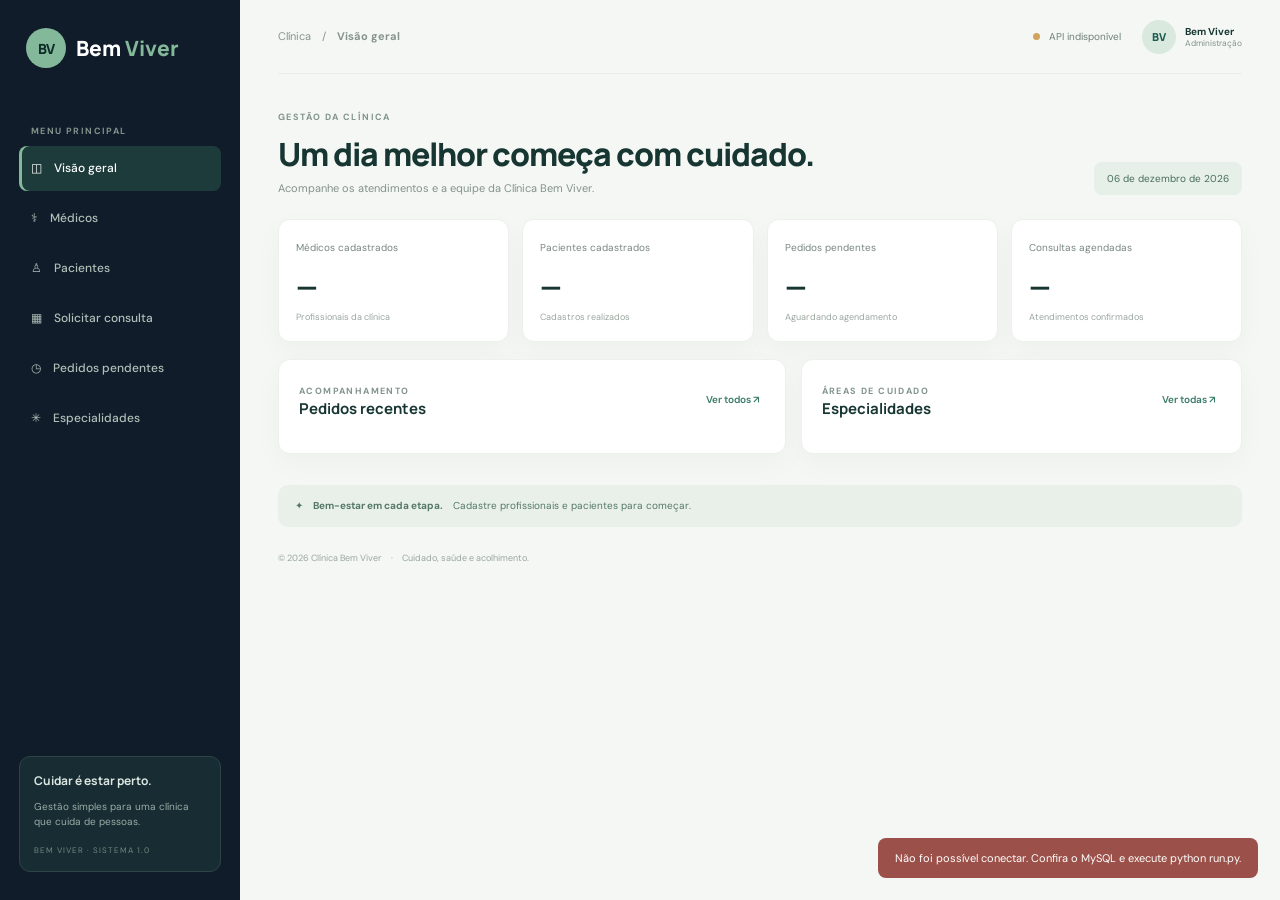
==== commit 67ada760: "arrumando a logo do site" ====
--- a/parte3/index.html
+++ b/parte3/index.html
@@ -1,10 +1,9 @@
 
-<!doctype html>
+<!DOCTYPE html>
 <html lang="pt-BR">
 <head>
-    <meta charset="utf-8">
+    <meta charset="UTF-8">
     <meta name="viewport" content="width=device-width, initial-scale=1">
-
     <title>Clínica Bem Viver</title>
 
     <link rel="preconnect" href="https://fonts.googleapis.com">
@@ -16,11 +15,12 @@
 <body>
 
     <aside class="sidebar" id="sidebar">
+
         <a class="brand" href="#">
-            <span class="logo">b</span>
-            <span>
-                bem<span class="light">viver</span>
-                <small>CLÍNICA INTEGRADA</small>
+            <span class="logo">BV</span>
+            <span class="brand-name">
+                <span>Bem</span>
+                <span class="light">Viver</span>
             </span>
         </a>
 
@@ -40,9 +40,11 @@
             <p>Gestão simples para uma clínica que cuida de pessoas.</p>
             <small>BEM VIVER · SISTEMA 1.0</small>
         </div>
+
     </aside>
 
     <main>
+
         <header>
             <button id="menu" class="menu">☰</button>
 
@@ -62,7 +64,10 @@
             </div>
         </header>
 
+        <!-- Visão geral -->
+
         <section id="inicio" class="page show">
+
             <div class="heading">
                 <div>
                     <small class="eyebrow">GESTÃO DA CLÍNICA</small>
@@ -100,6 +105,7 @@
             </div>
 
             <div class="columns">
+
                 <article class="panel">
                     <div class="panel-title">
                         <div>
@@ -125,14 +131,19 @@
 
                     <div id="summary"></div>
                 </article>
+
             </div>
 
             <div class="note">
                 ✦　<b>Bem-estar em cada etapa.</b>　Cadastre profissionais e pacientes para começar.
             </div>
-        </section>
+
+        </section>
+
+        <!-- Médicos -->
 
         <section id="medicos" class="page">
+
             <div class="heading">
                 <div>
                     <small class="eyebrow">CORPO CLÍNICO</small>
@@ -142,11 +153,13 @@
             </div>
 
             <div class="columns">
+
                 <article class="panel">
                     <h2>Cadastrar médico</h2>
                     <p class="sub">Preencha os dados do profissional.</p>
 
                     <form id="doctorForm" class="form">
+
                         <label>
                             Nome completo
                             <input name="nome" required>
@@ -179,6 +192,7 @@
 
                         <button class="primary">Salvar médico</button>
                         <span id="doctorMsg" class="msg"></span>
+
                     </form>
                 </article>
 
@@ -190,10 +204,15 @@
 
                     <div id="doctors"></div>
                 </article>
-            </div>
-        </section>
+
+            </div>
+
+        </section>
+
+        <!-- Pacientes -->
 
         <section id="pacientes" class="page">
+
             <div class="heading">
                 <div>
                     <small class="eyebrow">ACOLHIMENTO</small>
@@ -203,11 +222,13 @@
             </div>
 
             <div class="columns">
+
                 <article class="panel">
                     <h2>Novo paciente</h2>
                     <p class="sub">Dados para identificação e contato.</p>
 
                     <form id="patientForm" class="form">
+
                         <label>
                             Nome completo
                             <input name="nome" required>
@@ -235,6 +256,7 @@
 
                         <button class="primary">Cadastrar paciente</button>
                         <span id="patientMsg" class="msg"></span>
+
                     </form>
                 </article>
 
@@ -246,10 +268,15 @@
 
                     <div id="patients" class="tablebox"></div>
                 </article>
-            </div>
-        </section>
+
+            </div>
+
+        </section>
+
+        <!-- Consultas -->
 
         <section id="consultas" class="page">
+
             <div class="heading">
                 <div>
                     <small class="eyebrow">AGENDAMENTO</small>
@@ -259,6 +286,7 @@
             </div>
 
             <article class="panel narrow">
+
                 <div class="panel-title">
                     <div>
                         <h2>Novo pedido de consulta</h2>
@@ -269,6 +297,7 @@
                 </div>
 
                 <form id="appointmentForm" class="form">
+
                     <label>
                         Paciente
                         <select name="id_paciente" id="patientSelect" required></select>
@@ -291,16 +320,22 @@
 
                     <button class="primary">Enviar solicitação</button>
                     <span id="appointmentMsg" class="msg"></span>
+
                 </form>
+
             </article>
 
             <article class="panel">
                 <h2>Consultas registradas</h2>
                 <div id="appointments" class="tablebox"></div>
             </article>
-        </section>
+
+        </section>
+
+        <!-- Pedidos pendentes -->
 
         <section id="pendentes" class="page">
+
             <div class="heading">
                 <div>
                     <small class="eyebrow">CENTRAL DE ATENDIMENTO</small>
@@ -312,9 +347,13 @@
             </div>
 
             <div id="pending" class="pending-grid"></div>
-        </section>
+
+        </section>
+
+        <!-- Especialidades -->
 
         <section id="especialidades" class="page">
+
             <div class="heading">
                 <div>
                     <small class="eyebrow">ÁREAS DE CUIDADO</small>
@@ -324,15 +363,18 @@
             </div>
 
             <div id="specialties" class="specialty-grid"></div>
+
         </section>
 
         <footer>
             © 2026 Clínica Bem Viver　·　Cuidado, saúde e acolhimento.
         </footer>
+
     </main>
 
     <div id="toast" class="toast"></div>
 
     <script src="js/script.js"></script>
+
 </body>
 </html>
--- a/parte3/css/style.css
+++ b/parte3/css/style.css
@@ -21,7 +21,7 @@
     font: 14px 'DM Sans', sans-serif;
 }
 
-/* Barra lateral */
+/* Barra lateral e logo */
 
 .sidebar {
     position: fixed;
@@ -37,28 +37,34 @@
 
 .brand {
     display: flex;
+    align-items: center;
     gap: 10px;
-    align-items: center;
     text-decoration: none;
     color: white;
-    font: 800 20px Manrope;
+    font: 800 21px Manrope;
     margin: 0 7px 48px;
 }
 
 .logo {
-    width: 36px;
-    height: 36px;
-    border-radius: 12px;
+    width: 40px;
+    height: 40px;
+    border-radius: 50%;
     background: var(--sage);
     color: #102c2a;
     display: grid;
     place-items: center;
-    font: 800 25px Georgia;
+    font: 800 14px Manrope;
+    letter-spacing: -1px;
+}
+
+.brand-name {
+    display: flex;
+    gap: 4px;
 }
 
 .light {
-    color: #9dcbb1;
-    font-weight: 500;
+    color: var(--sage);
+    font-weight: 800;
 }
 
 .label,
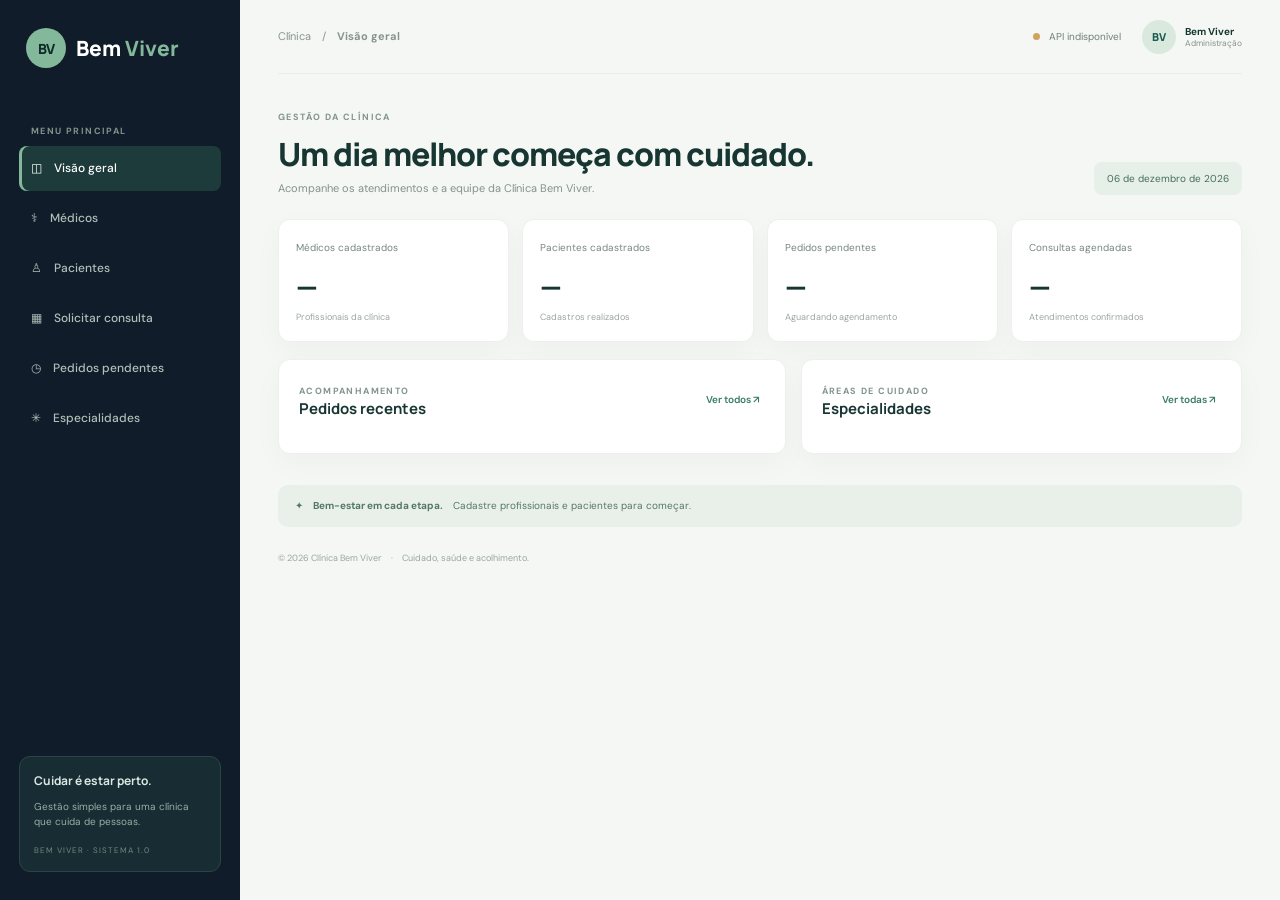
==== commit 143bf8b7: "add botao de editar e excluir" ====
--- a/parte3/index.html
+++ b/parte3/index.html
@@ -64,7 +64,7 @@
             </div>
         </header>
 
-        <!-- Visão geral -->
+        <!-- VISÃO GERAL -->
 
         <section id="inicio" class="page show">
 
@@ -79,6 +79,7 @@
             </div>
 
             <div class="stats">
+
                 <article>
                     <span>Médicos cadastrados</span>
                     <b id="nMed">—</b>
@@ -102,11 +103,13 @@
                     <b id="nAge">—</b>
                     <small>Atendimentos confirmados</small>
                 </article>
+
             </div>
 
             <div class="columns">
 
                 <article class="panel">
+
                     <div class="panel-title">
                         <div>
                             <small class="eyebrow">ACOMPANHAMENTO</small>
@@ -117,9 +120,11 @@
                     </div>
 
                     <div id="recent"></div>
-                </article>
-
-                <article class="panel">
+
+                </article>
+
+                <article class="panel">
+
                     <div class="panel-title">
                         <div>
                             <small class="eyebrow">ÁREAS DE CUIDADO</small>
@@ -130,6 +135,7 @@
                     </div>
 
                     <div id="summary"></div>
+
                 </article>
 
             </div>
@@ -140,7 +146,7 @@
 
         </section>
 
-        <!-- Médicos -->
+        <!-- MÉDICOS -->
 
         <section id="medicos" class="page">
 
@@ -155,6 +161,7 @@
             <div class="columns">
 
                 <article class="panel">
+
                     <h2>Cadastrar médico</h2>
                     <p class="sub">Preencha os dados do profissional.</p>
 
@@ -190,26 +197,30 @@
                             <textarea name="minicurriculo" rows="3"></textarea>
                         </label>
 
-                        <button class="primary">Salvar médico</button>
+                        <button type="submit" class="primary">Salvar médico</button>
+
                         <span id="doctorMsg" class="msg"></span>
 
                     </form>
-                </article>
-
-                <article class="panel">
+
+                </article>
+
+                <article class="panel">
+
                     <div class="panel-title">
                         <h2>Profissionais disponíveis</h2>
                         <span class="pill" id="doctorCount">0</span>
                     </div>
 
                     <div id="doctors"></div>
-                </article>
-
-            </div>
-
-        </section>
-
-        <!-- Pacientes -->
+
+                </article>
+
+            </div>
+
+        </section>
+
+        <!-- PACIENTES -->
 
         <section id="pacientes" class="page">
 
@@ -224,6 +235,7 @@
             <div class="columns">
 
                 <article class="panel">
+
                     <h2>Novo paciente</h2>
                     <p class="sub">Dados para identificação e contato.</p>
 
@@ -254,26 +266,30 @@
                             <input name="telefone" required>
                         </label>
 
-                        <button class="primary">Cadastrar paciente</button>
+                        <button type="submit" class="primary">Cadastrar paciente</button>
+
                         <span id="patientMsg" class="msg"></span>
 
                     </form>
-                </article>
-
-                <article class="panel">
+
+                </article>
+
+                <article class="panel">
+
                     <div class="panel-title">
                         <h2>Pacientes cadastrados</h2>
                         <span class="pill" id="patientCount">0</span>
                     </div>
 
                     <div id="patients" class="tablebox"></div>
-                </article>
-
-            </div>
-
-        </section>
-
-        <!-- Consultas -->
+
+                </article>
+
+            </div>
+
+        </section>
+
+        <!-- CONSULTAS -->
 
         <section id="consultas" class="page">
 
@@ -288,12 +304,14 @@
             <article class="panel narrow">
 
                 <div class="panel-title">
+
                     <div>
                         <h2>Novo pedido de consulta</h2>
                         <p class="sub">O pedido será criado com status pendente.</p>
                     </div>
 
                     <span class="status pendente">Pendente</span>
+
                 </div>
 
                 <form id="appointmentForm" class="form">
@@ -318,21 +336,25 @@
                         <textarea name="observacoes" rows="3"></textarea>
                     </label>
 
-                    <button class="primary">Enviar solicitação</button>
-                    <span id="appointmentMsg" class="msg"></span>
+                    <button type="submit" class="primary">Enviar solicitação</button>
+
+                    <span id="appointmentMsg" class="msg confirmation-box"></span>
 
                 </form>
 
             </article>
 
             <article class="panel">
+
                 <h2>Consultas registradas</h2>
+
                 <div id="appointments" class="tablebox"></div>
+
             </article>
 
         </section>
 
-        <!-- Pedidos pendentes -->
+        <!-- PEDIDOS PENDENTES -->
 
         <section id="pendentes" class="page">
 
@@ -343,14 +365,15 @@
                     <p>Solicitações aguardando confirmação de data e horário.</p>
                 </div>
 
-                <button class="secondary" id="refresh">↻ Atualizar lista</button>
+                <button type="button" class="secondary" id="refresh">↻ Atualizar lista</button>
+
             </div>
 
             <div id="pending" class="pending-grid"></div>
 
         </section>
 
-        <!-- Especialidades -->
+        <!-- ESPECIALIDADES -->
 
         <section id="especialidades" class="page">
 
@@ -372,6 +395,8 @@
 
     </main>
 
+    <!-- MENSAGENS DO SISTEMA -->
+
     <div id="toast" class="toast"></div>
 
     <script src="js/script.js"></script>
--- a/parte3/css/style.css
+++ b/parte3/css/style.css
@@ -788,3 +788,210 @@
         grid-template-columns: 1fr;
     }
 }
+
+
+/* BOTÕES DE AÇÃO */
+.actions {
+    display: flex;
+    flex-wrap: wrap;
+    gap: 8px;
+    margin-top: 12px;
+}
+
+.actions button {
+    border: none;
+    border-radius: 7px;
+    padding: 8px 13px;
+    cursor: pointer;
+    font-size: 13px;
+    font-weight: 600;
+    transition: .2s;
+}
+
+.action-edit {
+    background: #e5f0e8;
+    color: #155b55;
+}
+
+.action-edit:hover {
+    background: #cde3d4;
+}
+
+.action-delete {
+    background: #fde8e7;
+    color: #b42318;
+}
+
+.action-delete:hover {
+    background: #fbd1ce;
+}
+
+/* CONTEÚDO DOS MÉDICOS */
+.doctor-content {
+    display: flex;
+    flex-direction: column;
+    gap: 7px;
+    min-width: 0;
+}
+
+/* CONFIRMAÇÃO DE CONSULTA */
+.confirmation-box {
+    margin-top: 12px;
+    padding: 12px 15px;
+    border-radius: 8px;
+    background: #e5f0e8;
+    color: #155b55;
+    font-weight: 600;
+    font-size: 14px;
+}
+
+.confirmation-box:empty {
+    display: none;
+}
+
+/* MENSAGENS DE ERRO */
+.msg.error {
+    color: #b42318;
+}
+
+/* TABELAS */
+#appointments,
+#patients {
+    width: 100%;
+    overflow-x: auto;
+}
+
+#appointments table,
+#patients table {
+    width: 100%;
+    border-collapse: collapse;
+}
+
+#appointments th,
+#appointments td,
+#patients th,
+#patients td {
+    padding: 12px;
+    text-align: left;
+    border-bottom: 1px solid var(--line);
+}
+
+#appointments th,
+#patients th {
+    color: var(--muted);
+    font-size: 11px;
+    letter-spacing: .5px;
+}
+
+#appointments td,
+#patients td {
+    font-size: 13px;
+}
+
+#appointments .actions,
+#patients .actions {
+    margin-top: 0;
+}
+
+/* BOTÕES DE AÇÃO */
+.actions {
+    display: flex;
+    flex-wrap: wrap;
+    gap: 8px;
+    margin-top: 12px;
+}
+
+.actions button {
+    border: none;
+    border-radius: 7px;
+    padding: 8px 13px;
+    cursor: pointer;
+    font-size: 13px;
+    font-weight: 600;
+    transition: .2s;
+}
+
+.action-edit {
+    background: #e5f0e8;
+    color: #155b55;
+}
+
+.action-edit:hover {
+    background: #cde3d4;
+}
+
+.action-delete {
+    background: #fde8e7;
+    color: #b42318;
+}
+
+.action-delete:hover {
+    background: #fbd1ce;
+}
+
+/* CONTEÚDO DOS MÉDICOS */
+.doctor-content {
+    display: flex;
+    flex-direction: column;
+    gap: 7px;
+    min-width: 0;
+}
+
+/* CONFIRMAÇÃO DE CONSULTA */
+.confirmation-box {
+    margin-top: 12px;
+    padding: 12px 15px;
+    border-radius: 8px;
+    background: #e5f0e8;
+    color: #155b55;
+    font-weight: 600;
+    font-size: 14px;
+}
+
+.confirmation-box:empty {
+    display: none;
+}
+
+/* MENSAGENS DE ERRO */
+.msg.error {
+    color: #b42318;
+}
+
+/* TABELAS */
+#appointments,
+#patients {
+    width: 100%;
+    overflow-x: auto;
+}
+
+#appointments table,
+#patients table {
+    width: 100%;
+    border-collapse: collapse;
+}
+
+#appointments th,
+#appointments td,
+#patients th,
+#patients td {
+    padding: 12px;
+    text-align: left;
+    border-bottom: 1px solid var(--line);
+}
+
+#appointments th,
+#patients th {
+    color: var(--muted);
+    font-size: 11px;
+    letter-spacing: .5px;
+}
+
+#appointments td,
+#patients td {
+    font-size: 13px;
+}
+
+#appointments .actions,
+#patients .actions {
+    margin-top: 0;
+}
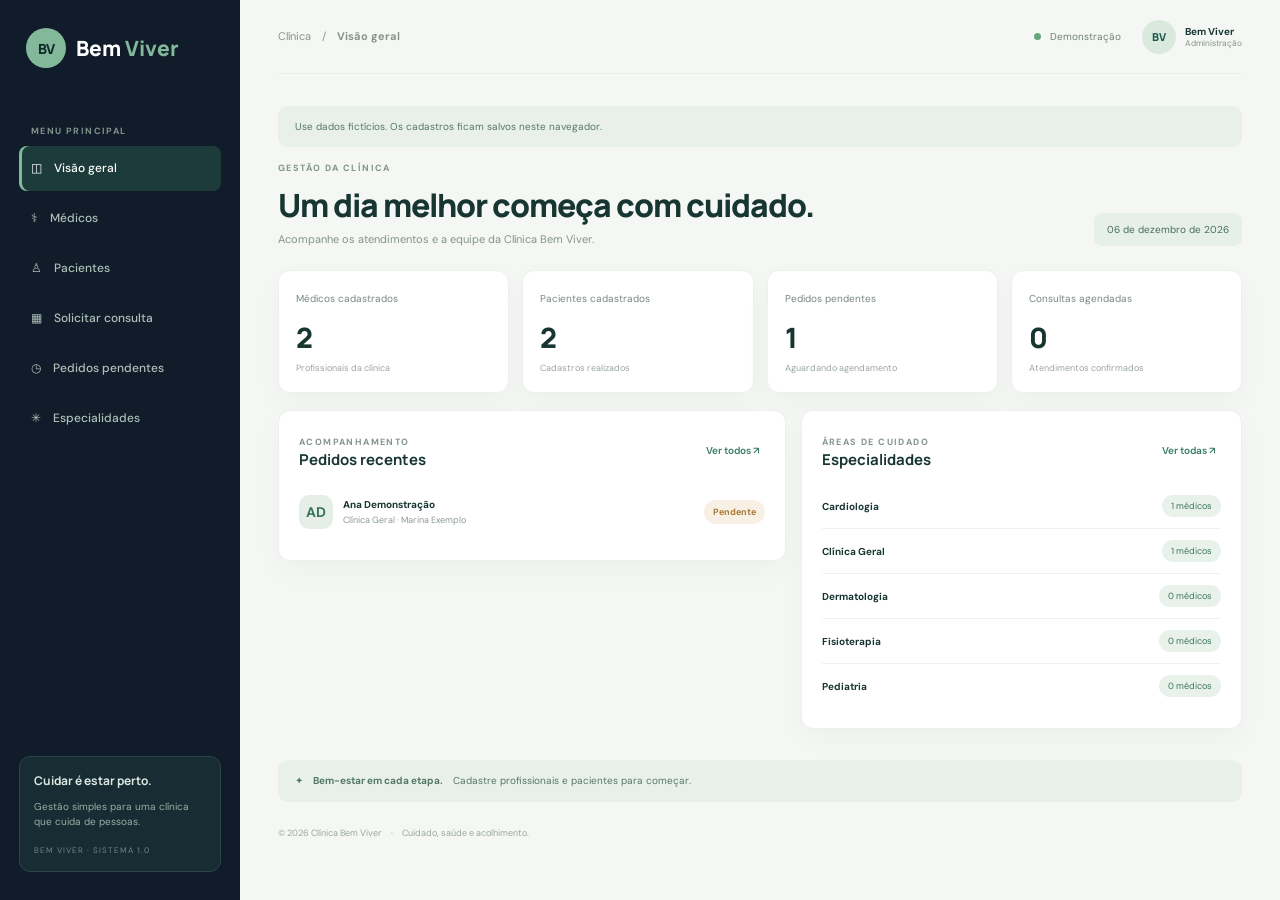
==== commit f25d8dc6: "Preparar Clínica Bem Viver para GitHub Pages" ====
--- a/parte3/index.html
+++ b/parte3/index.html
@@ -52,9 +52,9 @@
                 Clínica　/　<b id="crumb">Visão geral</b>
             </div>
 
-            <div class="api-state">
+            <div class="data-state">
                 <i id="dot"></i>
-                <span id="apiText">Conectando…</span>
+                <span id="dataStatus" aria-live="polite">Carregando…</span>
                 <b class="avatar">BV</b>
 
                 <span class="user">
@@ -63,6 +63,8 @@
                 </span>
             </div>
         </header>
+
+        <p class="note">Use dados fictícios. Os cadastros ficam salvos neste navegador.</p>
 
         <!-- VISÃO GERAL -->
 
@@ -165,26 +167,26 @@
                     <h2>Cadastrar médico</h2>
                     <p class="sub">Preencha os dados do profissional.</p>
 
-                    <form id="doctorForm" class="form">
+                    <form id="doctorForm" class="form" autocomplete="off">
 
                         <label>
                             Nome completo
-                            <input name="nome" required>
+                            <input name="nome" maxlength="150" required>
                         </label>
 
                         <label>
                             CRM
-                            <input name="crm" required>
+                            <input name="crm" maxlength="30" required>
                         </label>
 
                         <label>
                             E-mail
-                            <input name="email" type="email" required>
+                            <input name="email" type="email" maxlength="150" required>
                         </label>
 
                         <label>
                             Telefone
-                            <input name="telefone" required>
+                            <input name="telefone" type="tel" maxlength="20" required>
                         </label>
 
                         <label>
@@ -194,7 +196,7 @@
 
                         <label>
                             Minicurrículo <small>opcional</small>
-                            <textarea name="minicurriculo" rows="3"></textarea>
+                            <textarea name="minicurriculo" rows="3" maxlength="500"></textarea>
                         </label>
 
                         <button type="submit" class="primary">Salvar médico</button>
@@ -239,16 +241,16 @@
                     <h2>Novo paciente</h2>
                     <p class="sub">Dados para identificação e contato.</p>
 
-                    <form id="patientForm" class="form">
+                    <form id="patientForm" class="form" autocomplete="off">
 
                         <label>
                             Nome completo
-                            <input name="nome" required>
+                            <input name="nome" maxlength="150" required>
                         </label>
 
                         <label>
                             CPF
-                            <input name="cpf" required maxlength="14" placeholder="000.000.000-00">
+                            <input name="cpf" inputmode="numeric" required maxlength="14" placeholder="000.000.000-00">
                         </label>
 
                         <label>
@@ -258,12 +260,12 @@
 
                         <label>
                             E-mail
-                            <input name="email" type="email" required>
+                            <input name="email" type="email" maxlength="150" required>
                         </label>
 
                         <label>
                             Telefone
-                            <input name="telefone" required>
+                            <input name="telefone" type="tel" maxlength="20" required>
                         </label>
 
                         <button type="submit" class="primary">Cadastrar paciente</button>
@@ -314,7 +316,7 @@
 
                 </div>
 
-                <form id="appointmentForm" class="form">
+                <form id="appointmentForm" class="form" autocomplete="off">
 
                     <label>
                         Paciente
@@ -333,7 +335,7 @@
 
                     <label>
                         Observações <small>opcional</small>
-                        <textarea name="observacoes" rows="3"></textarea>
+                        <textarea name="observacoes" rows="3" maxlength="500"></textarea>
                     </label>
 
                     <button type="submit" class="primary">Enviar solicitação</button>
@@ -397,9 +399,10 @@
 
     <!-- MENSAGENS DO SISTEMA -->
 
-    <div id="toast" class="toast"></div>
-
-    <script src="js/script.js"></script>
+    <div id="toast" class="toast" role="status"></div>
+
+    <script src="js/banco.js" defer></script>
+    <script src="js/script.js" defer></script>
 
 </body>
 </html>
--- a/parte3/css/style.css
+++ b/parte3/css/style.css
@@ -148,7 +148,7 @@
     color: #87948d;
 }
 
-.api-state {
+.data-state {
     display: flex;
     align-items: center;
     gap: 9px;
@@ -163,7 +163,7 @@
     background: #d0a35e;
 }
 
-.api-state.online #dot {
+.data-state.online #dot {
     background: #65a77c;
 }
 
@@ -428,6 +428,11 @@
 .primary {
     background: var(--teal);
     color: white;
+}
+
+.primary:disabled {
+    cursor: wait;
+    opacity: .65;
 }
 
 .secondary {
@@ -733,14 +738,6 @@
         margin-left: 10px;
     }
 
-    .api-state {
-        font-size: 0;
-    }
-
-    .api-state #dot {
-        font-size: initial;
-    }
-
     .user {
         display: none;
     }
